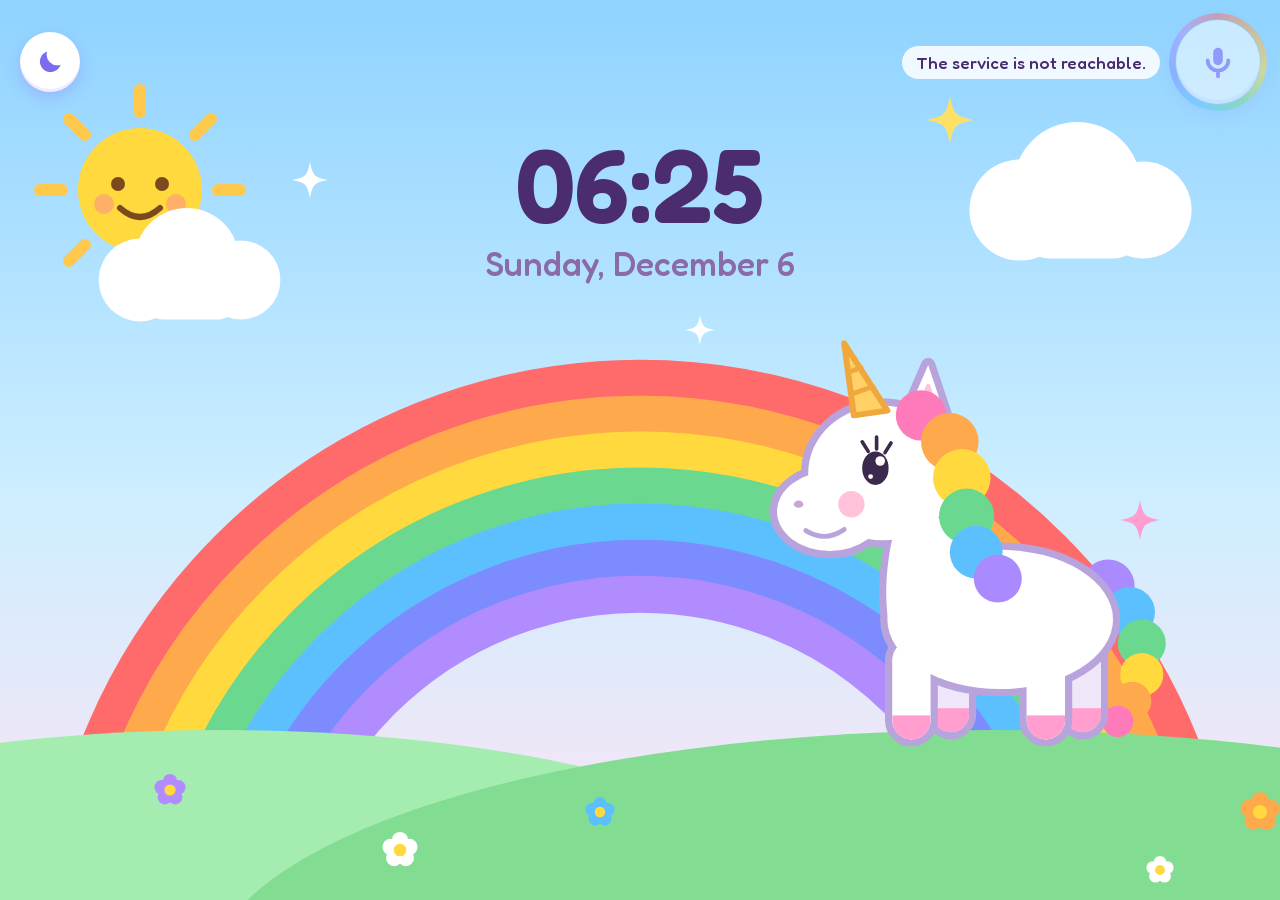
==== web/assistant/index.html @ 675fe9c2 "Shift the keyboard's keys an octave down and up, 1.7 cm wide The keys were 2 cm wide, too wide to pl" ====
<!doctype html>
<html lang="en">
  <head>
    <meta charset="utf-8" />
    <meta name="viewport" content="width=device-width, initial-scale=1" />
    <title>Unicorn Helper</title>
    <link rel="icon" href="data:image/svg+xml,<svg xmlns='http://www.w3.org/2000/svg' viewBox='0 0 100 100'><text y='.9em' font-size='90'>🦄</text></svg>" />
    <script>
      // The theme chosen last, set before the page is drawn so it does not
      // flash in the other one.
      try {
        if (localStorage.getItem("theme") === "night") {
          document.documentElement.dataset.theme = "night";
        }
      } catch {}
    </script>
    <link rel="stylesheet" href="style.css" />
  </head>
  <body data-state="IDLE" data-connection="connecting">
    <header class="bar">
      <div class="bar-start">
        <button class="theme-toggle" id="theme-toggle" type="button" aria-pressed="false">
          <svg class="theme-icon to-night" viewBox="0 0 24 24" aria-hidden="true">
            <path d="M20.5 14.2A8.5 8.5 0 0 1 9.8 3.5a8.5 8.5 0 1 0 10.7 10.7z" />
          </svg>
          <svg class="theme-icon to-day" viewBox="0 0 24 24" aria-hidden="true">
            <circle cx="12" cy="12" r="4.6" />
            <path d="M12 2.5v2.3M12 19.2v2.3M2.5 12h2.3M19.2 12h2.3M5.3 5.3l1.6 1.6M17.1 17.1l1.6 1.6M5.3 18.7l1.6-1.6M17.1 6.9l1.6-1.6" />
          </svg>
        </button>
        <!-- Wi-Fi, where the service can join a network. It shows whether
             one is joined. -->
        <button class="wifi-button" id="wifi-button" type="button" aria-label="Wi-Fi" title="Wi-Fi" hidden>
          <svg class="wifi-icon" viewBox="0 0 24 24" aria-hidden="true">
            <path class="wifi-arc wifi-arc-3" d="M2.8 9.6a13.5 13.5 0 0 1 18.4 0" />
            <path class="wifi-arc wifi-arc-2" d="M6 13a9 9 0 0 1 12 0" />
            <path class="wifi-arc wifi-arc-1" d="M9.2 16.4a4.4 4.4 0 0 1 5.6 0" />
            <circle class="wifi-dot" cx="12" cy="19.6" r="1.8" />
          </svg>
          <span class="wifi-badge" aria-hidden="true"></span>
        </button>
      </div>
      <p class="status" id="status" role="status"></p>
      <button class="mic" id="mic" type="button" aria-label="Talk" title="Talk (Space)">
        <span class="mic-ring" aria-hidden="true"></span>
        <svg class="mic-icon" viewBox="0 0 24 24" aria-hidden="true">
          <rect x="9" y="3" width="6" height="11" rx="3" />
          <path d="M5.5 11a6.5 6.5 0 0 0 13 0M12 17.5V21" />
        </svg>
      </button>
    </header>

    <main>
      <!-- The landing page: a meadow with a rainbow and a unicorn, drawn on a
           1600 by 900 grid that fills the screen, by day or by night. What
           moves is drawn apart from the rest, each in an svg of its own with
           its box on the grid as its viewBox, so the browser moves and fades
           it without drawing the meadow again. -->
      <div class="scene" aria-hidden="true">
        <svg class="scene-art" viewBox="0 0 1600 900">
          <defs>
            <linearGradient id="sky" x1="0" y1="0" x2="0" y2="1">
              <stop offset="0" stop-color="#8fd3ff" />
              <stop offset="0.55" stop-color="#cdeeff" />
              <stop offset="1" stop-color="#ffe3f3" />
            </linearGradient>
            <linearGradient id="night-sky" x1="0" y1="0" x2="0" y2="1">
              <stop offset="0" stop-color="#141a46" />
              <stop offset="0.55" stop-color="#2d2a6e" />
              <stop offset="1" stop-color="#5a4690" />
            </linearGradient>
            <radialGradient id="moon-glow">
              <stop offset="0.45" stop-color="#fff4c9" stop-opacity="0.18" />
              <stop offset="1" stop-color="#fff4c9" stop-opacity="0" />
            </radialGradient>
            <mask id="crescent">
              <rect x="-150" y="-150" width="300" height="300" fill="#fff" />
              <circle cx="34" cy="-20" r="58" fill="#000" />
            </mask>
            <radialGradient id="horn-glow">
              <stop offset="0" stop-color="#fff6b0" stop-opacity="0.9" />
              <stop offset="1" stop-color="#fff6b0" stop-opacity="0" />
            </radialGradient>
            <radialGradient id="firefly">
              <stop offset="0" stop-color="#fffbd1" />
              <stop offset="0.35" stop-color="#e9ff7a" stop-opacity="0.9" />
              <stop offset="1" stop-color="#e9ff7a" stop-opacity="0" />
            </radialGradient>
            <linearGradient id="shooting-tail" x1="0" y1="0" x2="1" y2="0">
              <stop offset="0" stop-color="#ffffff" stop-opacity="0" />
              <stop offset="1" stop-color="#ffffff" stop-opacity="0.95" />
            </linearGradient>
            <g id="cloud">
              <circle cx="0" cy="0" r="46" />
              <circle cx="52" cy="-22" r="58" />
              <circle cx="112" cy="0" r="44" />
              <rect x="0" y="-10" width="112" height="54" rx="27" />
            </g>
            <path id="sparkle" d="M0 -18 C3 -4 4 -3 18 0 C4 3 3 4 0 18 C-3 4 -4 3 -18 0 C-4 -3 -3 -4 0 -18 Z" />
            <g id="flower">
              <circle cx="0" cy="-11" r="9" /><circle cx="10.5" cy="-3.4" r="9" />
              <circle cx="6.5" cy="9" r="9" /><circle cx="-6.5" cy="9" r="9" />
              <circle cx="-10.5" cy="-3.4" r="9" />
              <circle r="7" fill="#ffd93d" />
            </g>
          </defs>

          <rect width="1600" height="900" fill="url(#sky)" />
          <rect class="night-only" width="1600" height="900" fill="url(#night-sky)" />

          <g class="day-only sun" transform="translate(300 190)">
            <circle r="62" fill="#ffd93d" />
            <circle cx="-22" cy="-6" r="7" fill="#7a4a1e" />
            <circle cx="22" cy="-6" r="7" fill="#7a4a1e" />
            <circle cx="-36" cy="14" r="10" fill="#ff9e7a" opacity="0.7" />
            <circle cx="36" cy="14" r="10" fill="#ff9e7a" opacity="0.7" />
            <path d="M-20 18 Q0 36 20 18" fill="none" stroke="#7a4a1e" stroke-width="6" stroke-linecap="round" />
          </g>
        </svg>

        <!-- Stars and a shooting star at night. -->
        <div class="night-only stars">
          <svg class="sprite" viewBox="415 85 10 10" style="--x: 415; --y: 85; --w: 10; --h: 10"><circle cx="420" cy="90" r="3" /></svg>
          <svg class="sprite" viewBox="555 205 10 10" style="--x: 555; --y: 205; --w: 10; --h: 10"><circle cx="560" cy="210" r="2.5" /></svg>
          <svg class="sprite" viewBox="1105 35 10 10" style="--x: 1105; --y: 35; --w: 10; --h: 10"><circle cx="1110" cy="40" r="2" /></svg>
          <svg class="sprite" viewBox="1295 245 10 10" style="--x: 1295; --y: 245; --w: 10; --h: 10"><circle cx="1300" cy="250" r="3" /></svg>
          <svg class="sprite" viewBox="1055 245 10 10" style="--x: 1055; --y: 245; --w: 10; --h: 10"><circle cx="1060" cy="250" r="2.5" /></svg>
          <svg class="sprite" viewBox="1235 105 10 10" style="--x: 1235; --y: 105; --w: 10; --h: 10"><circle cx="1240" cy="110" r="2" /></svg>
          <svg class="sprite" viewBox="1385 55 10 10" style="--x: 1385; --y: 55; --w: 10; --h: 10"><circle cx="1390" cy="60" r="3" /></svg>
          <svg class="sprite" viewBox="1525 195 10 10" style="--x: 1525; --y: 195; --w: 10; --h: 10"><circle cx="1530" cy="200" r="2.5" /></svg>
          <svg class="sprite" viewBox="85 315 10 10" style="--x: 85; --y: 315; --w: 10; --h: 10"><circle cx="90" cy="320" r="2.5" /></svg>
          <svg class="sprite" viewBox="325 415 10 10" style="--x: 325; --y: 415; --w: 10; --h: 10"><circle cx="330" cy="420" r="2" /></svg>
          <svg class="sprite" viewBox="1455 415 10 10" style="--x: 1455; --y: 415; --w: 10; --h: 10"><circle cx="1460" cy="420" r="2" /></svg>
          <svg class="sprite" viewBox="755 365 10 10" style="--x: 755; --y: 365; --w: 10; --h: 10"><circle cx="760" cy="370" r="2" /></svg>
          <svg class="sprite" viewBox="475 35 10 10" style="--x: 475; --y: 35; --w: 10; --h: 10"><circle cx="480" cy="40" r="1.6" /></svg>
          <svg class="sprite" viewBox="1175 325 10 10" style="--x: 1175; --y: 325; --w: 10; --h: 10"><circle cx="1180" cy="330" r="1.8" /></svg>
          <svg class="sprite" viewBox="35 75 10 10" style="--x: 35; --y: 75; --w: 10; --h: 10"><circle cx="40" cy="80" r="2" /></svg>
          <svg class="sprite" viewBox="1565 325 10 10" style="--x: 1565; --y: 325; --w: 10; --h: 10"><circle cx="1570" cy="330" r="1.6" /></svg>
        </div>
        <div class="night-only">
          <svg class="sprite shooting-star" viewBox="-165 -5 170 10" style="--x: -165; --y: -5; --w: 170; --h: 10">
            <line x1="-160" y1="0" x2="0" y2="0" stroke="url(#shooting-tail)" stroke-width="4" stroke-linecap="round" />
            <circle r="4" fill="#ffffff" />
          </svg>
        </div>

        <!-- The rainbow, the hills and the flowers, above the stars as before
             they moved: the moonbow passes over one. -->
        <svg class="sprite" viewBox="0 355 1600 545" style="--x: 0; --y: 355; --w: 1600; --h: 545">
          <g class="rainbow" fill="none" stroke-width="37">
            <path d="M218 960 A582 582 0 0 1 1382 960" stroke="#ff6b6b" />
            <path d="M254 960 A546 546 0 0 1 1346 960" stroke="#ffa94d" />
            <path d="M290 960 A510 510 0 0 1 1310 960" stroke="#ffd93d" />
            <path d="M326 960 A474 474 0 0 1 1274 960" stroke="#6bd88f" />
            <path d="M362 960 A438 438 0 0 1 1238 960" stroke="#5cc0ff" />
            <path d="M398 960 A402 402 0 0 1 1202 960" stroke="#7c8cff" />
            <path d="M434 960 A366 366 0 0 1 1166 960" stroke="#b18cff" />
          </g>

          <ellipse class="hill-back" cx="380" cy="940" rx="640" ry="210" />
          <ellipse class="hill-front" cx="1150" cy="975" rx="780" ry="245" />

          <g class="flowers">
            <use href="#flower" fill="#ff7ab8" transform="translate(140 820)" />
            <use href="#flower" fill="#b18cff" transform="translate(330 790) scale(0.8)" />
            <use href="#flower" fill="#ffffff" transform="translate(560 850) scale(0.9)" />
            <use href="#flower" fill="#5cc0ff" transform="translate(760 812) scale(0.75)" />
            <use href="#flower" fill="#ffa94d" transform="translate(1420 812)" />
            <use href="#flower" fill="#ff7ab8" transform="translate(1530 862) scale(0.8)" />
            <use href="#flower" fill="#ffffff" transform="translate(1320 870) scale(0.7)" />
          </g>
        </svg>

        <svg class="sprite day-only sun-rays" viewBox="190 80 220 220" style="--x: 190; --y: 80; --w: 220; --h: 220">
          <g transform="translate(300 190)" stroke="#ffc94d" stroke-width="12" stroke-linecap="round">
            <line x1="0" y1="-78" x2="0" y2="-100" /><line x1="0" y1="78" x2="0" y2="100" />
            <line x1="-78" y1="0" x2="-100" y2="0" /><line x1="78" y1="0" x2="100" y2="0" />
            <line x1="55" y1="55" x2="71" y2="71" /><line x1="-55" y1="55" x2="-71" y2="71" />
            <line x1="55" y1="-55" x2="71" y2="-71" /><line x1="-55" y1="-55" x2="-71" y2="-71" />
          </g>
        </svg>

        <!-- Luna, a sleepy crescent moon with a nightcap. She stays still,
             but is drawn above the sun's rays, as before they moved. -->
        <svg class="sprite night-only" viewBox="175 65 250 250" style="--x: 175; --y: 65; --w: 250; --h: 250">
          <g transform="translate(300 190)">
            <circle r="125" fill="url(#moon-glow)" />
            <g mask="url(#crescent)">
              <circle r="72" fill="#fff3c4" />
              <circle cx="-26" cy="56" r="7" fill="#f5e19a" />
              <circle cx="-62" cy="-18" r="5" fill="#f5e19a" />
            </g>
            <path d="M-56 4 Q-46 14 -36 4" fill="none" stroke="#7a5a2e" stroke-width="5" stroke-linecap="round" />
            <circle cx="-54" cy="24" r="8" fill="#ffb3c7" opacity="0.75" />
            <path d="M-41 35 Q-36 39 -31 35" fill="none" stroke="#7a5a2e" stroke-width="4" stroke-linecap="round" />
            <path d="M-40 -54 Q-30 -104 30 -96 Q52 -86 58 -60 L36 -76 Q2 -80 -40 -54 Z" fill="#8b7cf6" />
            <path d="M-44 -52 Q-14 -76 22 -72" fill="none" stroke="#ffffff" stroke-width="11" stroke-linecap="round" />
            <circle cx="60" cy="-56" r="10" fill="#ffffff" />
          </g>
        </svg>

        <div class="clouds">
          <svg class="sprite drift drift-slow" viewBox="255 205 190 120" style="--x: 255; --y: 205; --w: 190; --h: 120"><use href="#cloud" transform="translate(300 280) scale(0.9)" /></svg>
          <svg class="sprite drift" viewBox="1125 120 230 145" style="--x: 1125; --y: 120; --w: 230; --h: 145"><use href="#cloud" transform="translate(1180 210) scale(1.1)" /></svg>
          <svg class="sprite drift drift-slower" viewBox="10 510 125 80" style="--x: 10; --y: 510; --w: 125; --h: 80"><use href="#cloud" transform="translate(40 560) scale(0.6)" /></svg>
        </div>

        <div class="sparkles">
          <svg class="sprite" viewBox="450 160 40 40" style="--x: 450; --y: 160; --w: 40; --h: 40"><use href="#sparkle" fill="#ffffff" transform="translate(470 180)" /></svg>
          <svg class="sprite" viewBox="1085 95 50 50" style="--x: 1085; --y: 95; --w: 50; --h: 50"><use href="#sparkle" fill="#ffe066" transform="translate(1110 120) scale(1.3)" /></svg>
          <svg class="sprite" viewBox="1440 310 40 40" style="--x: 1440; --y: 310; --w: 40; --h: 40"><use href="#sparkle" fill="#ffffff" transform="translate(1460 330) scale(0.9)" /></svg>
          <svg class="sprite" viewBox="90 400 40 40" style="--x: 90; --y: 400; --w: 40; --h: 40"><use href="#sparkle" fill="#ffe066" transform="translate(110 420) scale(1.1)" /></svg>
          <svg class="sprite" viewBox="845 315 30 30" style="--x: 845; --y: 315; --w: 30; --h: 30"><use href="#sparkle" fill="#ffffff" transform="translate(860 330) scale(0.8)" /></svg>
          <svg class="sprite" viewBox="1280 500 40 40" style="--x: 1280; --y: 500; --w: 40; --h: 40"><use href="#sparkle" fill="#ff9ecf" transform="translate(1300 520) scale(1.1)" /></svg>
        </div>

        <div class="night-only fireflies">
          <svg class="sprite" viewBox="195 745 30 30" style="--x: 195; --y: 745; --w: 30; --h: 30"><circle cx="210" cy="760" r="14" fill="url(#firefly)" /></svg>
          <svg class="sprite" viewBox="455 705 30 30" style="--x: 455; --y: 705; --w: 30; --h: 30"><circle cx="470" cy="720" r="12" fill="url(#firefly)" /></svg>
          <svg class="sprite" viewBox="675 765 30 30" style="--x: 675; --y: 765; --w: 30; --h: 30"><circle cx="690" cy="780" r="14" fill="url(#firefly)" /></svg>
          <svg class="sprite" viewBox="995 725 30 30" style="--x: 995; --y: 725; --w: 30; --h: 30"><circle cx="1010" cy="740" r="12" fill="url(#firefly)" /></svg>
          <svg class="sprite" viewBox="1465 725 30 30" style="--x: 1465; --y: 725; --w: 30; --h: 30"><circle cx="1480" cy="740" r="14" fill="url(#firefly)" /></svg>
          <svg class="sprite" viewBox="1335 785 30 30" style="--x: 1335; --y: 785; --w: 30; --h: 30"><circle cx="1350" cy="800" r="11" fill="url(#firefly)" /></svg>
        </div>

        <!-- The unicorn, in three layers: below its horn's glow at night, the
             glow, and above it. -->
        <div class="sprite step-aside" style="--x: 925; --y: 310; --w: 410; --h: 440">
          <div class="bob">
            <svg viewBox="925 310 410 440"><g transform="translate(877 341) scale(1.2)">
              <defs>
                <rect id="u-leg-1" x="146" y="250" width="32" height="82" rx="16"/>
                <rect id="u-leg-2" x="258" y="250" width="32" height="82" rx="16"/>
                <rect id="u-leg-3" x="180" y="246" width="30" height="80" rx="15"/>
                <rect id="u-leg-4" x="290" y="246" width="30" height="80" rx="15"/>
                <clipPath id="u-clip-1"><use href="#u-leg-1"/></clipPath>
                <clipPath id="u-clip-2"><use href="#u-leg-2"/></clipPath>
                <clipPath id="u-clip-3"><use href="#u-leg-3"/></clipPath>
                <clipPath id="u-clip-4"><use href="#u-leg-4"/></clipPath>
                <g id="u-far-legs"><use href="#u-leg-3"/><use href="#u-leg-4"/></g>
                <g id="u-shape">
                  <use href="#u-leg-1"/>
                  <use href="#u-leg-2"/>
                  <ellipse cx="236" cy="232" rx="94" ry="58"/>
                  <path d="M144 240 C138 210 142 176 150 150 L204 146 C204 172 210 194 228 210 Z"/>
                  <ellipse cx="138" cy="110" rx="62" ry="56"/>
                  <ellipse cx="94" cy="142" rx="44" ry="33"/>
                  <path d="M156 66 L176 20 L194 74 Z"/>
                </g>
              </defs>
              <g class="u-tail">
                <circle cx="326" cy="204" r="22" fill="#a98bff"/>
                <circle cx="344" cy="226" r="21" fill="#5cc0ff"/>
                <circle cx="354" cy="252" r="20" fill="#6bd88f"/>
                <circle cx="354" cy="278" r="18" fill="#ffd93d"/>
                <circle cx="346" cy="300" r="16" fill="#ffa94d"/>
                <circle cx="334" cy="317" r="13" fill="#ff7ab8"/>
              </g>
              <use href="#u-far-legs" fill="#b9a3dc" stroke="#b9a3dc" stroke-width="12" stroke-linejoin="round"/>
              <use href="#u-far-legs" fill="#efe6fa"/>
              <rect x="180" y="306" width="30" height="20" fill="#ff9ecf" clip-path="url(#u-clip-3)"/>
              <rect x="290" y="306" width="30" height="20" fill="#ff9ecf" clip-path="url(#u-clip-4)"/>
              <use href="#u-shape" fill="#b9a3dc" stroke="#b9a3dc" stroke-width="12" stroke-linejoin="round"/>
              <use href="#u-shape" fill="#ffffff"/>
              <rect x="146" y="312" width="32" height="20" fill="#ff9ecf" clip-path="url(#u-clip-1)"/>
              <rect x="258" y="312" width="32" height="20" fill="#ff9ecf" clip-path="url(#u-clip-2)"/>
              <path d="M166 64 L176 38 L185 68 Z" fill="#ffc2dd" stroke="#ffc2dd" stroke-width="4" stroke-linejoin="round"/>
              <g class="u-mane">
                <circle cx="170" cy="62" r="21" fill="#ff7ab8"/>
                <circle cx="194" cy="84" r="24" fill="#ffa94d"/>
                <circle cx="204" cy="114" r="24" fill="#ffd93d"/>
                <circle cx="208" cy="146" r="23" fill="#6bd88f"/>
                <circle cx="216" cy="176" r="22" fill="#5cc0ff"/>
                <circle cx="234" cy="198" r="20" fill="#a98bff"/>
              </g>
            </g></svg>
            <div class="night-only">
              <svg class="horn-glow" viewBox="925 310 410 440"><g transform="translate(877 341) scale(1.2)">
                <circle cx="118" cy="30" r="52" fill="url(#horn-glow)" />
              </g></svg>
            </div>
            <svg viewBox="925 310 410 440"><g transform="translate(877 341) scale(1.2)">
              <g class="u-horn">
                <path d="M114 62 L106 2 L142 58 Z" fill="#ffd166" stroke="#f0a83c" stroke-width="5" stroke-linejoin="round"/>
                <path d="M113 44 L130 38 M110 26 L120 22" stroke="#f0a83c" stroke-width="4" stroke-linecap="round"/>
              </g>
              <ellipse cx="132" cy="106" rx="11" ry="14" fill="#3b2a4d"/>
              <circle cx="136" cy="100" r="4" fill="#fff"/>
              <circle cx="128" cy="113" r="2" fill="#fff"/>
              <path d="M126 92 L121 84 M133 90 L133 80 M140 93 L145 85" stroke="#3b2a4d" stroke-width="3" stroke-linecap="round"/>
              <circle cx="112" cy="136" r="11" fill="#ffb3d1" opacity="0.8"/>
              <ellipse cx="68" cy="136" rx="4" ry="3" fill="#c9a6d9"/>
              <path d="M74 158 Q90 168 106 157" fill="none" stroke="#b9a3dc" stroke-width="4" stroke-linecap="round"/>
            </g></svg>
          </div>
        </div>

        <!-- Superball's falling flowers, drawn by game.js. -->
        <svg class="scene-game" viewBox="0 0 1600 900">
          <g class="game-layer" id="game-layer"></g>
        </svg>

        <svg class="sprite greeting-text" viewBox="400 50 800 250" style="--x: 400; --y: 50; --w: 800; --h: 250" text-anchor="middle">
          <text id="greeting" x="800" y="118" class="greeting"></text>
          <text id="clock" x="800" y="222" class="clock"></text>
          <text id="date" x="800" y="276" class="date"></text>

          <!-- <g class="bubble">
            <path d="M424 404 H896 A44 44 0 0 1 940 448 V468 L976 510 L940 494 V496 A44 44 0 0 1 896 540 H424 A44 44 0 0 1 380 496 V448 A44 44 0 0 1 424 404 Z"
              fill="#ffffff" stroke="#ff9ecf" stroke-width="6" stroke-linejoin="round" />
            <text x="660" y="460" text-anchor="middle" class="bubble-line">Tap the magic button</text>
            <text x="660" y="510" text-anchor="middle" class="bubble-line">and ask: <tspan class="bubble-ask">What’s the weather?</tspan></text>
          </g> -->
        </svg>
      </div>

      <section class="stage" id="stage" aria-live="polite">
        <p class="asked" id="asked" hidden>
          <span class="asked-label">You asked</span>
          <span class="asked-text" id="asked-text"></span>
        </p>
      </section>

      <!-- Superball's score, the buttons that steer the unicorn, and the
           banners that count down and show the score. -->
      <section class="game" id="game" hidden>
        <div class="game-hud" role="status">
          <span class="game-level">Level 1</span>
          <span class="game-score" aria-label="Flowers caught">
            <svg viewBox="-22 -22 44 44" aria-hidden="true"><use href="#flower" fill="#ff7ab8" /></svg>
            <span class="game-score-value">0</span>
          </span>
          <span class="game-hearts" aria-label="Hearts">
            <svg class="game-heart" viewBox="0 0 24 24" aria-hidden="true"><path d="M12 21s-7.6-4.7-9.7-9.4C.8 8.2 2.9 4.2 6.7 4.2c2.2 0 3.7 1.2 5.3 3.2 1.6-2 3.1-3.2 5.3-3.2 3.8 0 5.9 4 4.4 7.4C19.6 16.3 12 21 12 21z" /></svg>
            <svg class="game-heart" viewBox="0 0 24 24" aria-hidden="true"><path d="M12 21s-7.6-4.7-9.7-9.4C.8 8.2 2.9 4.2 6.7 4.2c2.2 0 3.7 1.2 5.3 3.2 1.6-2 3.1-3.2 5.3-3.2 3.8 0 5.9 4 4.4 7.4C19.6 16.3 12 21 12 21z" /></svg>
            <svg class="game-heart" viewBox="0 0 24 24" aria-hidden="true"><path d="M12 21s-7.6-4.7-9.7-9.4C.8 8.2 2.9 4.2 6.7 4.2c2.2 0 3.7 1.2 5.3 3.2 1.6-2 3.1-3.2 5.3-3.2 3.8 0 5.9 4 4.4 7.4C19.6 16.3 12 21 12 21z" /></svg>
          </span>
        </div>
        <button class="game-steer left" id="steer-left" type="button">
          <svg viewBox="0 0 24 24" aria-hidden="true"><path d="M15 5l-7 7 7 7" /></svg>
          <span class="game-steer-word">left</span>
        </button>
        <button class="game-steer right" id="steer-right" type="button">
          <svg viewBox="0 0 24 24" aria-hidden="true"><path d="M9 5l7 7-7 7" /></svg>
          <span class="game-steer-word">right</span>
        </button>
        <div class="game-banner" aria-live="polite" hidden>
          <p class="game-banner-title"></p>
          <p class="game-banner-text"></p>
        </div>
      </section>

      <!-- The synthesizer's keyboard, drawn by keyboard.js, with the patch
           it plays and its lowest key, the button that closes it, and the
           buttons that shift the keys an octave down or up. -->
      <section class="keys" id="keys" hidden>
        <div class="keys-hud">
          <svg class="keys-hud-note" viewBox="0 0 32 48" aria-hidden="true">
            <ellipse cx="11" cy="38" rx="9" ry="7" transform="rotate(-20 11 38)" />
            <rect x="17" y="6" width="4" height="32" rx="2" />
            <path d="M19 6 C27 9 31 17 25 26 C26 18 24 15 19 14 Z" />
          </svg>
          <span class="keys-title" id="keys-title"></span>
          <span class="keys-octave" id="keys-octave"></span>
          <button class="card-close" id="keys-close" type="button" aria-label="Close">
            <svg viewBox="0 0 24 24" aria-hidden="true"><path d="M6 6l12 12M18 6L6 18" /></svg>
          </button>
        </div>
        <button class="keys-shift keys-shift-down" id="keys-down" type="button" aria-label="Octave down">
          <svg viewBox="0 0 24 24" aria-hidden="true"><path d="M15 5l-7 7 7 7" /></svg>
        </button>
        <button class="keys-shift keys-shift-up" id="keys-up" type="button" aria-label="Octave up">
          <svg viewBox="0 0 24 24" aria-hidden="true"><path d="M9 5l7 7-7 7" /></svg>
        </button>
        <div class="keys-board" id="keys-board" role="group" aria-label="Keyboard"></div>
      </section>
    </main>

    <!-- Joining a Wi-Fi network: pick one, type its password on the
         keyboard, and wait while the service joins it. -->
    <section class="wifi" id="wifi" data-page="networks" hidden>
      <div class="wifi-sheet" role="dialog" aria-modal="true" aria-labelledby="wifi-title">
        <header class="wifi-header">
          <button class="wifi-back" id="wifi-back" type="button" aria-label="Back">
            <svg viewBox="0 0 24 24" aria-hidden="true"><path d="M15 5l-7 7 7 7" /></svg>
          </button>
          <h2 class="wifi-title" id="wifi-title">
            <svg class="wifi-title-sparkle" viewBox="-20 -20 40 40" aria-hidden="true"><use href="#sparkle" /></svg>
            <span id="wifi-title-text">Let’s get online!</span>
          </h2>
          <button class="card-close" id="wifi-close" type="button" aria-label="Close">
            <svg viewBox="0 0 24 24" aria-hidden="true"><path d="M6 6l12 12M18 6L6 18" /></svg>
          </button>
        </header>

        <div class="wifi-page wifi-list-page" data-for="networks">
          <ul class="wifi-networks" id="wifi-networks" aria-label="Wi-Fi networks"></ul>
          <p class="wifi-note" id="wifi-networks-note"></p>
          <div class="wifi-actions">
            <button class="wifi-pill" id="wifi-rescan" type="button">
              <svg viewBox="0 0 24 24" aria-hidden="true"><path d="M19.5 12a7.5 7.5 0 1 1-2.2-5.3M19.5 4.5v3.8h-3.8" /></svg>
              Look again
            </button>
            <button class="wifi-pill" id="wifi-other" type="button">
              <svg viewBox="0 0 24 24" aria-hidden="true"><path d="M12 5v14M5 12h14" /></svg>
              Other network
            </button>
          </div>
        </div>

        <div class="wifi-page wifi-password-page" data-for="password">
          <form class="wifi-form" id="wifi-form" autocomplete="off">
            <label class="wifi-field" id="wifi-ssid-field">
              <span class="wifi-field-label">Network name</span>
              <input class="wifi-input" id="wifi-ssid" type="text" inputmode="none" spellcheck="false" autocapitalize="off" maxlength="32" />
            </label>
            <label class="wifi-field" id="wifi-password-field">
              <span class="wifi-field-label">Password</span>
              <input class="wifi-input" id="wifi-password" type="password" inputmode="none" spellcheck="false" autocapitalize="off" maxlength="63" />
              <button class="wifi-reveal" id="wifi-reveal" type="button" aria-label="Show the password" aria-pressed="false">
                <svg class="eye-open" viewBox="0 0 24 24" aria-hidden="true"><path d="M2.5 12S6 5.5 12 5.5 21.5 12 21.5 12 18 18.5 12 18.5 2.5 12 2.5 12z" /><circle cx="12" cy="12" r="3" /></svg>
                <svg class="eye-closed" viewBox="0 0 24 24" aria-hidden="true"><path d="M3.5 8.5S7 14 12 14s8.5-5.5 8.5-5.5M7 12.6l-1.6 2.6M12 14v3M17 12.6l1.6 2.6" /></svg>
              </button>
            </label>
            <p class="wifi-error" id="wifi-error" role="alert"></p>
          </form>
          <p class="wifi-hint">
            <svg viewBox="0 0 54 54" aria-hidden="true">
              <rect x="5" y="24" width="44" height="20" rx="7" fill="#e9f6ff" stroke="#5cc0ff" stroke-width="3" />
              <path d="M14 24V12M40 24V12" stroke="#5cc0ff" stroke-width="3" stroke-linecap="round" />
              <circle cx="15" cy="34" r="2.6" fill="#6bd88f" /><circle cx="23" cy="34" r="2.6" fill="#ffd93d" />
              <rect x="30" y="29" width="14" height="10" rx="2" fill="#fff0f7" stroke="#ff7ab8" stroke-width="2" transform="rotate(-6 37 34)" />
            </svg>
            <span>The password is often on a sticker on the router.</span>
          </p>
          <div class="keyboard" id="keyboard" aria-label="Keyboard"></div>
        </div>

        <div class="wifi-page wifi-wait-page" data-for="joining">
          <span class="wifi-spinner" aria-hidden="true"></span>
          <p class="wifi-big" id="wifi-joining-text"></p>
          <p class="wifi-small">This can take a little while.</p>
        </div>

        <div class="wifi-page wifi-wait-page" data-for="joined">
          <span class="wifi-done" aria-hidden="true">
            <svg viewBox="0 0 24 24"><path d="M6 12.5l4 4 8-9" /></svg>
            <svg class="wifi-done-sparkle one" viewBox="-20 -20 40 40"><use href="#sparkle" /></svg>
            <svg class="wifi-done-sparkle two" viewBox="-20 -20 40 40"><use href="#sparkle" /></svg>
            <svg class="wifi-done-sparkle three" viewBox="-20 -20 40 40"><use href="#sparkle" /></svg>
          </span>
          <p class="wifi-big">Yay, you’re online!</p>
          <p class="wifi-small" id="wifi-joined-text"></p>
        </div>
      </div>
    </section>

    <template id="card-template">
      <article class="card">
        <header class="card-header">
          <h2 class="card-title"></h2>
          <button class="card-close" type="button" aria-label="Dismiss">
            <svg viewBox="0 0 24 24" aria-hidden="true"><path d="M6 6l12 12M18 6L6 18" /></svg>
          </button>
        </header>
        <div class="card-body"></div>
      </article>
    </template>

    <script src="icons.js"></script>
    <script src="game.js"></script>
    <script src="keyboard.js"></script>
    <script src="wifi.js"></script>
    <script src="app.js"></script>
  </body>
</html>
---- web/assistant/style.css ----
@font-face {
  font-family: "Fredoka";
  src: url("fonts/fredoka-latin.woff2") format("woff2");
  font-weight: 400 700;
  font-display: swap;
}

:root {
  --ink: #4b2c6e;
  --muted: #8a6aa8;
  --faint: #b9a3dc;
  --pink: #ff5fa2;
  --purple: #8b5cf6;
  --card: #ffffff;
  --card-border: #ffd1e8;
  --rainbow: conic-gradient(
    #ff6b6b,
    #ffa94d,
    #ffd93d,
    #6bd88f,
    #5cc0ff,
    #7c8cff,
    #b18cff,
    #ff6b6b
  );
  --radius: 32px;
  --mic: 84px;
  --toggle: 60px;
  --theme-fade: 900ms ease;
  color-scheme: light;
}

* {
  box-sizing: border-box;
}

html,
body {
  height: 100%;
}

body {
  margin: 0;
  background: #cdeeff;
  transition: background-color var(--theme-fade);
  color: var(--ink);
  font-family: "Fredoka", "Arial Rounded MT Bold", system-ui, sans-serif;
  overflow: hidden;
}

/* The bar with the status and the magic microphone button. */

.bar {
  position: fixed;
  inset: 0 0 auto 0;
  display: flex;
  align-items: center;
  justify-content: flex-end;
  gap: 16px;
  padding: 20px;
  z-index: 2;
  /* Only its buttons take taps, not the space between them, where such as
     the keyboard's close button is. */
  pointer-events: none;
}

.bar > * {
  pointer-events: auto;
}

/* A pill, or on narrow screens, where it wraps, a rounded box. */
.status {
  margin: 0;
  padding: 6px 14px;
  border-radius: 22px;
  text-align: center;
  background: rgba(255, 255, 255, 0.85);
  color: var(--ink);
  font-size: 17px;
  font-weight: 500;
}

.status:empty {
  display: none;
}

/* The upper left corner: the day and night button, and the Wi-Fi button
   where the service can join a network. */
.bar-start {
  display: flex;
  gap: 14px;
  margin-right: auto;
}

/* The day and night button shows the theme it switches to. */
.theme-toggle,
.wifi-button {
  display: grid;
  place-items: center;
  width: var(--toggle);
  height: var(--toggle);
  padding: 0;
  border: 0;
  border-radius: 50%;
  background: #ffffff;
  cursor: pointer;
  box-shadow:
    0 6px 16px rgba(139, 92, 246, 0.25),
    inset 0 -3px 0 rgba(139, 92, 246, 0.12);
  transition:
    transform 150ms ease,
    background-color var(--theme-fade);
}

.theme-toggle:hover,
.wifi-button:hover {
  transform: scale(1.06) rotate(-8deg);
}

.theme-toggle:active,
.wifi-button:active {
  transform: scale(0.94);
}

.theme-toggle:focus-visible,
.wifi-button:focus-visible {
  outline: 4px solid var(--pink);
  outline-offset: 5px;
}

.theme-icon {
  grid-area: 1 / 1;
  width: 30px;
  height: 30px;
  transition:
    opacity 400ms ease,
    transform 500ms cubic-bezier(0.34, 1.56, 0.64, 1);
}

.to-night {
  fill: #7c6cf0;
}

.to-day {
  fill: #ffbf2e;
  stroke: #ffbf2e;
  stroke-width: 2.2;
  stroke-linecap: round;
  opacity: 0;
  transform: rotate(-90deg) scale(0.5);
}

:root[data-theme="night"] .theme-toggle,
:root[data-theme="night"] .wifi-button {
  background: #2d2a6e;
}

:root[data-theme="night"] .to-night {
  opacity: 0;
  transform: rotate(90deg) scale(0.5);
}

:root[data-theme="night"] .to-day {
  opacity: 1;
  transform: none;
}

.mic {
  position: relative;
  display: grid;
  place-items: center;
  /* Round however long the status beside it is. */
  flex: none;
  width: var(--mic);
  height: var(--mic);
  padding: 0;
  border: 0;
  border-radius: 50%;
  background: #ffffff;
  color: var(--purple);
  cursor: pointer;
  box-shadow:
    0 8px 20px rgba(139, 92, 246, 0.3),
    inset 0 -4px 0 rgba(139, 92, 246, 0.12);
  transition:
    transform 150ms ease,
    background-color 200ms ease,
    color 200ms ease,
    opacity 200ms ease;
}

.mic:hover {
  transform: scale(1.05);
}

.mic:active {
  transform: scale(0.94);
}

.mic:focus-visible {
  outline: 4px solid var(--pink);
  outline-offset: 6px;
}

.mic-icon {
  position: relative;
  width: 38px;
  height: 38px;
  fill: none;
  stroke: currentColor;
  stroke-width: 2.4;
  stroke-linecap: round;
  stroke-linejoin: round;
}

.mic-icon rect {
  fill: currentColor;
  stroke: none;
}

/* A rainbow ring around the button, which spins while listening. */
.mic-ring {
  position: absolute;
  inset: -7px;
  border-radius: 50%;
  background: var(--rainbow);
  mask: radial-gradient(farthest-side, transparent calc(100% - 7px), #000 calc(100% - 6px));
  pointer-events: none;
}

body[data-state="LISTENING"] .mic {
  background: var(--pink);
  color: #ffffff;
  /* --level, from 0 to 1, follows the loudness of the microphone. */
  box-shadow:
    0 0 0 calc(4px + var(--level, 0) * 12px) rgba(255, 95, 162, 0.35),
    0 8px 20px rgba(255, 95, 162, 0.4);
  transition: box-shadow 80ms linear;
}

body[data-state="LISTENING"] .mic-ring {
  animation: spin 2.4s linear infinite;
}

body[data-state="THINKING"] .mic-ring {
  animation: spin 0.7s linear infinite;
}

body[data-connection="connecting"] .mic,
body[data-connection="offline"] .mic {
  opacity: 0.5;
  cursor: not-allowed;
}

@keyframes spin {
  to {
    transform: rotate(360deg);
  }
}

/* The landing page. */

main {
  position: relative;
  height: 100%;
  container-type: size;
}

/* The meadow's 1600 by 900 grid, cut to fill main like an svg's xMidYMax
   slice. --u is one unit of the grid. */
.scene {
  --u: max(100cqw / 1600, 100cqh / 900);
  position: absolute;
  left: calc(50% - 800 * var(--u));
  bottom: 0;
  width: calc(1600 * var(--u));
  height: calc(900 * var(--u));
}

.scene-art,
.scene-game {
  position: absolute;
  inset: 0;
  width: 100%;
  height: 100%;
}

/* A part of the meadow drawn apart from the rest, where its box, --x, --y,
   --w and --h in the grid's units, places it: the same box as its viewBox. */
.sprite {
  position: absolute;
  left: calc(var(--x) * var(--u));
  top: calc(var(--y) * var(--u));
  width: calc(var(--w) * var(--u));
  height: calc(var(--h) * var(--u));
  overflow: visible;
}

/* The game's layer covers all of the meadow, so it is only there while
   playing. */
body:not(.playing) .scene-game {
  display: none;
}

.scene text {
  font-family: "Fredoka", "Arial Rounded MT Bold", system-ui, sans-serif;
}

.greeting {
  fill: var(--pink);
  font-size: 54px;
  font-weight: 600;
}

.clock {
  fill: var(--ink);
  font-size: 104px;
  font-weight: 600;
  font-variant-numeric: tabular-nums;
}

.date {
  fill: var(--muted);
  font-size: 34px;
  font-weight: 500;
}

.bubble-line {
  fill: var(--ink);
  font-size: 34px;
  font-weight: 500;
}

.bubble-ask {
  fill: var(--pink);
  font-weight: 600;
}

.greeting-text,
.bubble {
  transition: opacity 300ms ease;
}

.clock,
.date {
  transition: fill var(--theme-fade);
}

/* Day and night. */

.night-only,
.day-only {
  transition: opacity var(--theme-fade);
}

.night-only {
  opacity: 0;
}

:root[data-theme="night"] .night-only {
  opacity: 1;
}

:root[data-theme="night"] .day-only {
  opacity: 0;
}

:root[data-theme="night"] body {
  background: #141a46;
}

.clouds {
  fill: #ffffff;
  transition: opacity var(--theme-fade);
}

/* A clear night sky. */
:root[data-theme="night"] .clouds {
  opacity: 0;
}

.rainbow,
.flowers {
  transition: opacity var(--theme-fade);
}

/* By moonlight, a faint moonbow. */
:root[data-theme="night"] .rainbow {
  opacity: 0.32;
}

:root[data-theme="night"] .flowers {
  opacity: 0.6;
}

.hill-back,
.hill-front {
  transition: fill var(--theme-fade);
}

.hill-back {
  fill: #a4ecb0;
}

.hill-front {
  fill: #82dd93;
}

:root[data-theme="night"] .hill-back {
  fill: #3f6f86;
}

:root[data-theme="night"] .hill-front {
  fill: #2c5970;
}

:root[data-theme="night"] .clock {
  fill: #ffffff;
}

:root[data-theme="night"] .date {
  fill: #c8c0f2;
}

:root[data-theme="night"] .greeting {
  fill: #ff9ccf;
}

.stars {
  fill: #ffffff;
}

.stars .sprite {
  animation: twinkle 2.2s ease-in-out infinite;
}

.stars .sprite:nth-child(3n) {
  animation-delay: -0.8s;
}

.stars .sprite:nth-child(3n + 1) {
  animation-delay: -1.6s;
}

/* Every few seconds a star shoots across the sky. Its head is the grid's
   origin. */
.shooting-star {
  opacity: 0;
  transform-origin: calc(165 * var(--u)) calc(5 * var(--u));
  animation: shoot 9s ease-in 3s infinite;
}

@keyframes shoot {
  0% {
    opacity: 0;
    translate: calc(620 * var(--u)) calc(40 * var(--u));
    rotate: 18deg;
  }
  2% {
    opacity: 1;
  }
  9% {
    opacity: 0;
    translate: calc(1080 * var(--u)) calc(190 * var(--u));
    rotate: 18deg;
  }
  100% {
    opacity: 0;
    translate: calc(1080 * var(--u)) calc(190 * var(--u));
    rotate: 18deg;
  }
}

.fireflies .sprite {
  animation: glow 3.2s ease-in-out infinite alternate;
}

.fireflies .sprite:nth-child(2n) {
  animation-duration: 4.1s;
  animation-delay: -1.5s;
}

.fireflies .sprite:nth-child(3n) {
  animation-delay: -2.4s;
}

@keyframes glow {
  0% {
    opacity: 0.25;
    translate: 0 0;
  }
  100% {
    opacity: 1;
    translate: calc(14 * var(--u)) calc(-22 * var(--u));
  }
}

.horn-glow {
  animation: twinkle 2.8s ease-in-out infinite;
}

body.has-card .greeting-text,
body.has-card .bubble {
  opacity: 0;
}

/* Gentle motion: clouds drift, stars twinkle, the unicorn bobs. */

.drift {
  animation: drift 14s ease-in-out infinite alternate;
}

.drift-slow {
  animation-duration: 18s;
}

.drift-slower {
  animation-duration: 24s;
}

@keyframes drift {
  to {
    translate: calc(60 * var(--u)) 0;
  }
}

.sparkles .sprite {
  animation: twinkle 2.6s ease-in-out infinite;
}

.sparkles .sprite:nth-child(2n) {
  animation-delay: -1.3s;
}

.sparkles .sprite:nth-child(3n) {
  animation-delay: -0.7s;
}

@keyframes twinkle {
  50% {
    opacity: 0.3;
  }
}

.bob,
.bob > * {
  position: absolute;
  inset: 0;
}

.bob svg {
  width: 100%;
  height: 100%;
  overflow: visible;
}

.bob {
  animation: bob 3s ease-in-out infinite;
}

/* The unicorn trots aside to make room for a card. game.js moves it with a
   transform in the grid's units, as if from the grid's origin. */
.step-aside {
  transform-origin: calc(var(--x) * var(--u) * -1) calc(var(--y) * var(--u) * -1);
  transition: translate 600ms cubic-bezier(0.34, 1.3, 0.64, 1);
}

body.has-card .step-aside {
  translate: calc(300 * var(--u)) 0;
}

/* 10 of the unicorn's own units, which it draws at 1.2 times the grid's. */
@keyframes bob {
  50% {
    translate: 0 calc(-12 * var(--u));
  }
}

.sun-rays {
  animation: spin 40s linear infinite;
}

/* Cards. */

.stage {
  position: absolute;
  inset: 0;
  display: flex;
  flex-direction: column;
  align-items: center;
  justify-content: center;
  gap: 14px;
  padding: 124px 24px 24px;
  pointer-events: none;
}

/* What was asked, above the answer. */
.asked {
  display: flex;
  flex-wrap: wrap;
  align-items: baseline;
  justify-content: center;
  gap: 4px 10px;
  max-width: min(620px, 100%);
  margin: 0;
  padding: 10px 22px;
  border-radius: 999px;
  background: rgba(255, 255, 255, 0.92);
  box-shadow: 0 8px 24px rgba(139, 92, 246, 0.18);
  animation: card-in 380ms cubic-bezier(0.34, 1.56, 0.64, 1);
}

.asked[hidden] {
  display: none;
}

.asked-label {
  color: var(--muted);
  font-size: 17px;
  font-weight: 500;
}

.asked-text {
  color: var(--ink);
  font-size: 22px;
  font-weight: 600;
}

.card {
  width: min(620px, 100%);
  padding: 22px 28px 28px;
  border: 4px solid var(--card-border);
  border-radius: var(--radius);
  background: var(--card);
  box-shadow: 0 18px 50px rgba(139, 92, 246, 0.25);
  pointer-events: auto;
  animation: card-in 380ms cubic-bezier(0.34, 1.56, 0.64, 1);
}

.card.leaving {
  animation: card-out 200ms ease forwards;
}

@keyframes card-in {
  from {
    opacity: 0;
    transform: translateY(24px) scale(0.9);
  }
}

@keyframes card-out {
  to {
    opacity: 0;
    transform: translateY(12px) scale(0.95);
  }
}

.card-header {
  display: flex;
  align-items: center;
  justify-content: space-between;
  gap: 16px;
  margin-bottom: 10px;
}

.card-title {
  margin: 0;
  color: var(--purple);
  font-size: 22px;
  font-weight: 600;
}

.card-close {
  display: grid;
  place-items: center;
  flex: none;
  width: 44px;
  height: 44px;
  margin: -6px -10px -6px 0;
  padding: 0;
  border: 0;
  border-radius: 50%;
  background: #fff0f7;
  color: var(--pink);
  cursor: pointer;
}

.card-close:hover {
  background: #ffe0ef;
}

.card-close svg {
  width: 22px;
  height: 22px;
  fill: none;
  stroke: currentColor;
  stroke-width: 3;
  stroke-linecap: round;
}

.transcript {
  margin: 0;
  font-size: 34px;
  font-weight: 500;
  line-height: 1.25;
  overflow-wrap: anywhere;
}

.transcript.partial {
  color: var(--muted);
}

/* Twinkling dots while nothing has been heard yet. */
.transcript:empty::before {
  content: "• • •";
  color: var(--faint);
  letter-spacing: 0.15em;
  animation: twinkle 1.2s ease-in-out infinite;
}

.notice {
  margin: 0;
  color: var(--muted);
  font-size: 24px;
  line-height: 1.35;
}

/* The weather card. */

.weather-now {
  display: grid;
  grid-template-columns: auto 1fr;
  align-items: center;
  column-gap: 20px;
}

.weather-icon {
  width: 110px;
  height: 110px;
}

.weather-temperature {
  margin: 0;
  color: var(--ink);
  font-size: 76px;
  font-weight: 600;
  line-height: 1;
  font-variant-numeric: tabular-nums;
}

.weather-description {
  margin: 6px 0 0;
  color: var(--pink);
  font-size: 26px;
  font-weight: 600;
}

.weather-details {
  display: flex;
  flex-wrap: wrap;
  gap: 8px 12px;
  margin: 18px 0 0;
  padding: 0;
  list-style: none;
  font-size: 17px;
}

.weather-details li {
  padding: 6px 14px;
  border-radius: 999px;
  background: #f3edff;
  color: var(--muted);
}

.weather-details strong {
  color: var(--ink);
  font-weight: 600;
}

.weather-days {
  display: grid;
  grid-template-columns: repeat(var(--days, 4), 1fr);
  gap: 10px;
  margin: 18px 0 0;
  padding: 0;
  list-style: none;
  text-align: center;
}

.weather-day {
  padding: 10px 4px 12px;
  border-radius: 22px;
  background: #eef8ff;
}

.weather-day:nth-child(2) {
  background: #fff4e6;
}

.weather-day:nth-child(3) {
  background: #f0fbf2;
}

.weather-day:nth-child(4) {
  background: #fdf0fb;
}

.weather-day-name {
  color: var(--ink);
  font-size: 18px;
  font-weight: 600;
}

.weather-day .weather-icon {
  display: block;
  width: 52px;
  height: 52px;
  margin: 4px auto;
}

.weather-day-range {
  color: var(--ink);
  font-size: 18px;
  font-weight: 600;
  font-variant-numeric: tabular-nums;
}

.weather-day-range .low {
  margin-left: 8px;
  color: var(--faint);
}

/* The brightness card. */

.brightness {
  display: grid;
  grid-template-columns: auto 1fr auto;
  align-items: center;
  column-gap: 20px;
}

.brightness-icon {
  width: 72px;
  height: 72px;
}

.brightness-bar {
  height: 18px;
  border-radius: 999px;
  background: #fff3d1;
  overflow: hidden;
}

.brightness-level {
  display: block;
  height: 100%;
  border-radius: 999px;
  background: #ffbf2e;
}

.brightness-percent {
  margin: 0;
  min-width: 3.2ch;
  color: var(--ink);
  font-size: 40px;
  font-weight: 600;
  text-align: right;
  font-variant-numeric: tabular-nums;
}

/* The song card: notes that dance while the song plays, and a rainbow
   that fills as it goes. */

.song {
  display: grid;
  justify-items: center;
  gap: 20px;
  padding: 4px 0 6px;
}

.song-notes {
  display: flex;
  gap: 22px;
}

.song-note {
  width: 44px;
  height: 66px;
  fill: var(--pink);
}

.song-note:nth-child(2) {
  fill: var(--purple);
}

.song-note:nth-child(3) {
  fill: #5cc0ff;
}

.playing .song-note {
  animation: dance 1.2s ease-in-out infinite;
}

.playing .song-note:nth-child(2) {
  animation-delay: -0.4s;
}

.playing .song-note:nth-child(3) {
  animation-delay: -0.8s;
}

@keyframes dance {
  50% {
    translate: 0 -12px;
    rotate: -8deg;
  }
}

/* The rainbow, which the part still to play covers. */
.song-progress {
  width: 100%;
  height: 14px;
  border-radius: 999px;
  background: linear-gradient(90deg, #ff6b6b, #ffa94d, #ffd93d, #6bd88f, #5cc0ff, #7c8cff, #b18cff);
  overflow: hidden;
}

.song-left {
  display: block;
  height: 100%;
  background: #fff0f7;
  transform-origin: right;
}

/* app.js sets the duration, the song's. */
.playing .song-left {
  animation: song-left linear forwards;
}

.looping .song-left {
  animation-iteration-count: infinite;
}

@keyframes song-left {
  to {
    scale: 0 1;
  }
}

/* The synthesizer's keyboard: the patch's name above, as Superball's
   score, and an octave of keys, C to C, along the bottom of the screen,
   with the buttons that shift them an octave above its ends. */

body.keyboard .greeting-text,
body.keyboard .bubble {
  opacity: 0;
}

/* The board of keys, for the buttons above it too. A white key is 141px
   wide, 1.7 cm on the Raspberry Pi's Touch Display 2 (8.3px a millimeter),
   or narrower on a narrower screen; keyboard.js draws eight, an octave. */
.keys {
  --whites: 8;
  --key: 141px;
  --gap: 6px;
  --border: 4px;
  --board-width: min(calc(var(--whites) * var(--key) + 2 * var(--gap) + 2 * var(--border)), calc(100% - 48px));
  --board-height: min(400px, 56%);
  --board-bottom: 24px;
  position: absolute;
  inset: 0;
  pointer-events: none;
}

.keys[hidden] {
  display: none;
}

.keys-hud {
  position: absolute;
  top: 34px;
  left: 50%;
  translate: -50% 0;
  display: flex;
  align-items: center;
  gap: 12px;
  height: 56px;
  padding: 0 16px 0 22px;
  border-radius: 999px;
  background: rgba(255, 255, 255, 0.92);
  box-shadow: 0 8px 24px rgba(139, 92, 246, 0.2);
  white-space: nowrap;
  pointer-events: auto;
  animation: card-in 380ms cubic-bezier(0.34, 1.56, 0.64, 1);
}

.keys-hud-note {
  width: 20px;
  height: 30px;
  fill: var(--pink);
}

.keys-title {
  color: var(--purple);
  font-size: 24px;
  font-weight: 600;
}

.keys-hud .card-close {
  margin: 0;
}

/* The lowest key, beside the patch's name. */
.keys-octave {
  min-width: 2.2em;
  color: var(--pink);
  font-size: 24px;
  font-weight: 600;
  font-variant-numeric: tabular-nums;
}

/* The buttons that shift the keys an octave down and up, above the
   board's ends, as round as the day and night button. */
.keys-shift {
  position: absolute;
  bottom: calc(var(--board-bottom) + var(--board-height) + 14px);
  display: grid;
  place-items: center;
  width: 80px;
  height: 80px;
  padding: 0;
  border: 0;
  border-radius: 50%;
  background: #ffffff;
  color: var(--purple);
  cursor: pointer;
  box-shadow:
    0 6px 16px rgba(139, 92, 246, 0.25),
    inset 0 -3px 0 rgba(139, 92, 246, 0.12);
  touch-action: none;
  -webkit-tap-highlight-color: transparent;
  pointer-events: auto;
  animation: card-in 380ms cubic-bezier(0.34, 1.56, 0.64, 1);
}

.keys-shift-down {
  left: calc(50% - var(--board-width) / 2);
}

.keys-shift-up {
  right: calc(50% - var(--board-width) / 2);
}

.keys-shift:active {
  background: #f3e8ff;
}

.keys-shift:disabled {
  opacity: 0.4;
  cursor: default;
}

.keys-shift svg {
  width: 40px;
  height: 40px;
  fill: none;
  stroke: currentColor;
  stroke-width: 3;
  stroke-linecap: round;
  stroke-linejoin: round;
}

/* The white keys side by side, the black keys over the lines between
   them, as keyboard.js finds them, all with the touches of several fingers
   at once. */
.keys-board {
  --white: calc((100% - 2 * var(--gap)) / var(--whites));
  position: absolute;
  left: 50%;
  bottom: var(--board-bottom);
  translate: -50% 0;
  width: var(--board-width);
  height: var(--board-height);
  box-sizing: border-box;
  padding: var(--gap);
  border: var(--border) solid var(--card-border);
  border-radius: var(--radius);
  background: var(--card);
  box-shadow: 0 18px 50px rgba(139, 92, 246, 0.25);
  touch-action: none;
  user-select: none;
  -webkit-user-select: none;
  -webkit-tap-highlight-color: transparent;
  pointer-events: auto;
  animation: card-in 380ms cubic-bezier(0.34, 1.56, 0.64, 1);
}

/* A key down only changes its colors, at once: moving or fading, each key
   down got a layer of its own, and on the Raspberry Pi the keyboard flashed
   as WPE WebKit made and dropped them. */
.keys-key {
  position: absolute;
  box-sizing: border-box;
  pointer-events: none;
}

/* A white key with a stripe of its color, which fills it while down. */
.keys-key.white {
  top: var(--gap);
  bottom: var(--gap);
  left: calc(var(--gap) + var(--i) * var(--white));
  width: var(--white);
  border: 3px solid #f3e8ff;
  border-radius: 6px 6px 22px 22px;
  background: linear-gradient(to top, var(--color) 0 34px, #ffffff 34px);
  box-shadow: inset 0 -6px 0 rgba(75, 44, 110, 0.08);
}

.keys-key.white.down {
  background: var(--color);
  box-shadow: inset 0 6px 0 rgba(75, 44, 110, 0.12);
}

.keys-key.black {
  top: var(--gap);
  left: calc(var(--gap) + (var(--i) - 0.3) * var(--white));
  width: calc(0.6 * var(--white));
  height: calc(60% - var(--gap));
  border-radius: 4px 4px 14px 14px;
  background: var(--ink);
  box-shadow:
    0 6px 10px rgba(75, 44, 110, 0.3),
    inset 0 -6px 0 rgba(0, 0, 0, 0.25);
  z-index: 1;
}

.keys-key.black.down {
  background: var(--pink);
  box-shadow: inset 0 4px 0 rgba(0, 0, 0, 0.15);
}

/* Superball. */

/* While playing, the clock makes room for the falling flowers. */
body.playing .greeting-text,
body.playing .bubble {
  opacity: 0;
}

.game {
  position: absolute;
  inset: 0;
  pointer-events: none;
}

.game[hidden] {
  display: none;
}

/* The level, the flowers caught and the hearts left, between the buttons
   of the bar. */
.game-hud {
  position: absolute;
  top: 34px;
  left: 50%;
  translate: -50% 0;
  display: flex;
  align-items: center;
  gap: 18px;
  height: 56px;
  padding: 0 22px;
  border-radius: 999px;
  background: rgba(255, 255, 255, 0.92);
  box-shadow: 0 8px 24px rgba(139, 92, 246, 0.2);
  white-space: nowrap;
  animation: card-in 380ms cubic-bezier(0.34, 1.56, 0.64, 1);
}

.game-level {
  color: var(--purple);
  font-size: 22px;
  font-weight: 600;
}

.game-score {
  display: flex;
  align-items: center;
  gap: 6px;
  color: var(--ink);
  font-size: 26px;
  font-weight: 600;
  font-variant-numeric: tabular-nums;
}

.game-score svg {
  width: 30px;
  height: 30px;
}

.game-hearts {
  display: flex;
  gap: 4px;
}

.game-heart {
  width: 28px;
  height: 28px;
  fill: var(--pink);
  transition:
    fill 300ms ease,
    scale 300ms cubic-bezier(0.34, 1.56, 0.64, 1);
}

.game-heart.lost {
  fill: #e6dcf5;
  scale: 0.8;
}

/* Big round buttons at the sides, which show what to say and light up
   when it is heard. */
.game-steer {
  position: absolute;
  top: 50%;
  translate: 0 -50%;
  display: flex;
  flex-direction: column;
  align-items: center;
  gap: 8px;
  padding: 0;
  border: 0;
  background: none;
  color: var(--purple);
  font: inherit;
  cursor: pointer;
  pointer-events: auto;
}

.game-steer.left {
  left: 20px;
}

.game-steer.right {
  right: 20px;
}

.game-steer svg {
  width: 84px;
  height: 84px;
  padding: 20px;
  border-radius: 50%;
  background: #ffffff;
  fill: none;
  stroke: currentColor;
  stroke-width: 3.4;
  stroke-linecap: round;
  stroke-linejoin: round;
  box-shadow:
    0 8px 20px rgba(139, 92, 246, 0.3),
    inset 0 -4px 0 rgba(139, 92, 246, 0.12);
}

.game-steer-word {
  padding: 2px 14px;
  border-radius: 999px;
  background: rgba(255, 255, 255, 0.92);
  color: var(--ink);
  font-size: 22px;
  font-weight: 600;
}

.game-steer:focus-visible {
  outline: none;
}

.game-steer:focus-visible svg {
  outline: 4px solid var(--pink);
  outline-offset: 5px;
}

.game-steer.pressed svg {
  animation: steer 380ms ease;
}

@keyframes steer {
  30% {
    background: var(--pink);
    color: #ffffff;
    scale: 1.15;
  }
}

/* The countdown, a new level and the score. */
.game-banner {
  position: absolute;
  top: 46%;
  left: 50%;
  translate: -50% -50%;
  width: max-content;
  max-width: calc(100% - 240px);
  margin: 0;
  padding: 22px 40px 26px;
  border: 4px solid var(--card-border);
  border-radius: var(--radius);
  background: var(--card);
  box-shadow: 0 18px 50px rgba(139, 92, 246, 0.25);
  text-align: center;
  animation: card-in 380ms cubic-bezier(0.34, 1.56, 0.64, 1);
}

.game-banner[hidden] {
  display: none;
}

.game-banner-title {
  margin: 0;
  color: var(--pink);
  font-size: 60px;
  font-weight: 600;
  line-height: 1.1;
}

.game-banner-text {
  margin: 8px 0 0;
  color: var(--ink);
  font-size: 26px;
  font-weight: 500;
}

.game-banner-text[hidden] {
  display: none;
}

/* The countdown's numbers pop up without a card around them. */
.game-banner.count {
  padding: 0;
  border: 0;
  background: none;
  box-shadow: none;
  animation: count 700ms ease forwards;
}

.game-banner.count .game-banner-title {
  color: #ffffff;
  font-size: 160px;
  -webkit-text-stroke: 10px var(--pink);
  paint-order: stroke fill;
}

@keyframes count {
  from {
    opacity: 0;
    scale: 2;
  }
  30% {
    opacity: 1;
    scale: 1;
  }
  80% {
    opacity: 1;
  }
  to {
    opacity: 0;
    scale: 0.8;
  }
}

.falling-flower {
  stroke: rgba(75, 44, 110, 0.18);
  stroke-width: 1.5;
}

/* A flower the unicorn catches bursts. */
.falling-flower.pop {
  animation: pop 450ms ease-out forwards;
  transform-box: fill-box;
  transform-origin: center;
}

.falling-flower.fade {
  animation: fade 500ms ease forwards;
}

@keyframes fade {
  to {
    opacity: 0;
  }
}

@keyframes pop {
  to {
    opacity: 0;
    scale: 2;
  }
}

.game-point {
  fill: var(--pink);
  stroke: #ffffff;
  stroke-width: 8px;
  paint-order: stroke fill;
  font-size: 44px;
  font-weight: 600;
  animation: rise 900ms ease-out forwards;
}

@keyframes rise {
  to {
    opacity: 0;
    translate: 0 -70px;
  }
}

/* The Wi-Fi button: full arcs when a network is joined, pulsing while one
   is joined, and faint with a badge when offline. */
.wifi-button {
  position: relative;
  color: var(--purple);
}

.wifi-button[hidden] {
  display: none;
}

.wifi-icon {
  width: 32px;
  height: 32px;
  overflow: visible;
}

.wifi-arc {
  fill: none;
  stroke: currentColor;
  stroke-width: 2.6;
  stroke-linecap: round;
  transition: stroke 300ms ease;
}

.wifi-dot {
  fill: currentColor;
}

.wifi-badge {
  position: absolute;
  top: -2px;
  right: -2px;
  width: 20px;
  height: 20px;
  border: 3px solid #ffffff;
  border-radius: 50%;
  background: var(--pink);
  scale: 0;
  transition: scale 300ms cubic-bezier(0.34, 1.56, 0.64, 1);
}

.wifi-badge::after {
  content: "!";
  position: absolute;
  inset: -2px 0 0;
  color: #ffffff;
  font-size: 13px;
  font-weight: 700;
  line-height: 17px;
  text-align: center;
}

.wifi-button[data-wifi="DISCONNECTED"] .wifi-arc,
.wifi-button[data-wifi="UNAVAILABLE"] .wifi-arc {
  stroke: #ddd0f2;
}

.wifi-button[data-wifi="DISCONNECTED"] .wifi-badge,
.wifi-button[data-wifi="UNAVAILABLE"] .wifi-badge {
  scale: 1;
}

.wifi-button[data-wifi="CONNECTING"] .wifi-arc {
  animation: wifi-pulse 1.2s ease-in-out infinite;
}

.wifi-button[data-wifi="CONNECTING"] .wifi-arc-2 {
  animation-delay: 0.15s;
}

.wifi-button[data-wifi="CONNECTING"] .wifi-arc-3 {
  animation-delay: 0.3s;
}

@keyframes wifi-pulse {
  50% {
    stroke: #ddd0f2;
  }
}

:root[data-theme="night"] .wifi-button {
  color: #c9b8ff;
}

:root[data-theme="night"] .wifi-badge {
  border-color: #2d2a6e;
}

:root[data-theme="night"] .wifi-button[data-wifi="DISCONNECTED"] .wifi-arc,
:root[data-theme="night"] .wifi-button[data-wifi="UNAVAILABLE"] .wifi-arc {
  stroke: #4c4690;
}

/* The Wi-Fi sheet, over the meadow. */
.wifi {
  --wifi-margin: 24px;
  position: fixed;
  inset: 0;
  z-index: 3;
  display: grid;
  place-items: center;
  padding: var(--wifi-margin);
  background: rgba(75, 44, 110, 0.32);
  animation: wifi-fade 250ms ease;
}

.wifi[hidden] {
  display: none;
}

@keyframes wifi-fade {
  from {
    opacity: 0;
  }
}

.wifi-sheet {
  display: flex;
  flex-direction: column;
  width: min(980px, 100%);
  height: min(680px, calc(100vh - 2 * var(--wifi-margin)));
  padding: 16px 26px 24px;
  border: 4px solid var(--card-border);
  border-radius: var(--radius);
  background: var(--card);
  box-shadow: 0 18px 50px rgba(75, 44, 110, 0.35);
  animation: card-in 380ms cubic-bezier(0.34, 1.56, 0.64, 1);
}

.wifi-header {
  display: grid;
  grid-template-columns: 44px 1fr 44px;
  align-items: center;
  gap: 12px;
  margin-bottom: 14px;
}

.wifi-header .card-close {
  margin: 0;
}

.wifi-back {
  display: grid;
  place-items: center;
  width: 44px;
  height: 44px;
  padding: 0;
  border: 0;
  border-radius: 50%;
  background: #f3edff;
  color: var(--purple);
  cursor: pointer;
  visibility: hidden;
}

.wifi[data-page="password"] .wifi-back {
  visibility: visible;
}

.wifi-back svg {
  width: 24px;
  height: 24px;
  fill: none;
  stroke: currentColor;
  stroke-width: 3;
  stroke-linecap: round;
  stroke-linejoin: round;
}

.wifi-title {
  display: flex;
  align-items: center;
  justify-content: center;
  gap: 10px;
  min-width: 0;
  margin: 0;
  color: var(--purple);
  font-size: 28px;
  font-weight: 600;
}

.wifi-title span {
  overflow: hidden;
  text-overflow: ellipsis;
  white-space: nowrap;
}

.wifi-title-sparkle {
  flex: none;
  width: 26px;
  height: 26px;
  fill: #ffc94d;
  animation: twinkle 2.4s ease-in-out infinite;
}

/* One page shows at a time. */
.wifi-page {
  display: none;
  flex: 1;
  flex-direction: column;
  min-height: 0;
}

.wifi[data-page="networks"] [data-for="networks"],
.wifi[data-page="password"] [data-for="password"],
.wifi[data-page="joining"] [data-for="joining"],
.wifi[data-page="joined"] [data-for="joined"] {
  display: flex;
}

/* The networks in reach. */
.wifi-networks {
  flex: 0 1 auto;
  display: flex;
  flex-direction: column;
  gap: 10px;
  min-height: 0;
  margin: 0;
  padding: 4px;
  overflow-y: auto;
  list-style: none;
}

.wifi-network {
  display: flex;
  align-items: center;
  gap: 16px;
  width: 100%;
  min-height: 68px;
  padding: 0 22px;
  border: 3px solid #efe6ff;
  border-radius: 22px;
  background: #fbf8ff;
  color: var(--ink);
  font: inherit;
  font-size: 24px;
  font-weight: 500;
  text-align: left;
  cursor: pointer;
  transition:
    transform 120ms ease,
    border-color 120ms ease;
}

.wifi-network:active {
  transform: scale(0.98);
  border-color: var(--pink);
}

.wifi-network.joined {
  border-color: #bdeccf;
  background: #f0fcf4;
}

.wifi-network-name {
  flex: 1;
  min-width: 0;
  overflow: hidden;
  text-overflow: ellipsis;
  white-space: nowrap;
}

.wifi-signal {
  flex: none;
  width: 30px;
  height: 30px;
}

.wifi-signal rect {
  fill: #e6dcf5;
}

.wifi-signal rect.on {
  fill: var(--purple);
}

.wifi-lock {
  flex: none;
  width: 26px;
  height: 26px;
  fill: none;
  stroke: var(--muted);
  stroke-width: 2.4;
  stroke-linecap: round;
}

.wifi-tag {
  flex: none;
  padding: 4px 12px;
  border-radius: 999px;
  background: #d6f6e3;
  color: #23955a;
  font-size: 16px;
  font-weight: 600;
}

.wifi-note {
  margin: 12px 0 0;
  color: var(--muted);
  font-size: 21px;
  text-align: center;
}

.wifi-note:empty {
  display: none;
}

.wifi.scanning .wifi-note::after {
  content: " • • •";
  color: var(--faint);
  animation: twinkle 1.2s ease-in-out infinite;
}

.wifi-actions {
  display: flex;
  justify-content: center;
  gap: 14px;
  margin-top: auto;
  padding-top: 16px;
}

.wifi-pill {
  display: flex;
  align-items: center;
  gap: 10px;
  height: 56px;
  padding: 0 26px;
  border: 3px solid var(--card-border);
  border-radius: 999px;
  background: #ffffff;
  color: var(--pink);
  font: inherit;
  font-size: 20px;
  font-weight: 600;
  cursor: pointer;
  transition: transform 120ms ease;
}

.wifi-pill:active {
  transform: scale(0.95);
}

.wifi-pill svg {
  width: 24px;
  height: 24px;
  fill: none;
  stroke: currentColor;
  stroke-width: 2.8;
  stroke-linecap: round;
  stroke-linejoin: round;
}

.wifi.scanning #wifi-rescan svg {
  animation: spin 1s linear infinite;
}

/* The password, and the name of a network not in the list. */
.wifi-form {
  display: flex;
  flex-direction: column;
  gap: 10px;
  margin: 0 0 4px;
}

.wifi-field {
  display: flex;
  align-items: center;
  gap: 14px;
  height: 62px;
  padding: 0 9px 0 24px;
  border: 3px solid #eadcff;
  border-radius: 999px;
  background: #fbf8ff;
  transition:
    border-color 150ms ease,
    box-shadow 150ms ease;
}

.wifi-field[hidden] {
  display: none;
}

.wifi-field.focused {
  border-color: var(--pink);
  box-shadow: 0 0 0 5px rgba(255, 95, 162, 0.14);
}

.wifi-field-label {
  flex: none;
  width: 124px;
  color: var(--muted);
  font-size: 18px;
  font-weight: 500;
}

.wifi-input {
  flex: 1;
  min-width: 0;
  height: 100%;
  padding: 0;
  border: 0;
  outline: none;
  background: none;
  color: var(--ink);
  caret-color: var(--pink);
  font: inherit;
  font-size: 26px;
  font-weight: 500;
}

/* Bigger dots, spaced out, so they can be counted. */
.wifi-input[type="password"] {
  font-size: 30px;
  letter-spacing: 0.18em;
}

.wifi-reveal {
  display: grid;
  place-items: center;
  flex: none;
  width: 44px;
  height: 44px;
  padding: 0;
  border: 0;
  border-radius: 50%;
  background: #f3edff;
  color: var(--purple);
  cursor: pointer;
}

.wifi-reveal svg {
  grid-area: 1 / 1;
  width: 26px;
  height: 26px;
  fill: none;
  stroke: currentColor;
  stroke-width: 2.2;
  stroke-linecap: round;
  stroke-linejoin: round;
}

.wifi-reveal .eye-open,
.wifi-reveal[aria-pressed="true"] .eye-closed {
  display: none;
}

.wifi-reveal[aria-pressed="true"] .eye-open {
  display: block;
}

/* Where to find the password, in the space above the keyboard, but for
   a network not in the list, whose name takes that space. */
.wifi.other .wifi-hint {
  visibility: hidden;
}

.wifi-hint {
  display: flex;
  align-items: center;
  justify-content: center;
  gap: 14px;
  margin: auto 0;
  color: var(--muted);
  font-size: 20px;
}

.wifi-hint svg {
  flex: none;
  width: 54px;
  height: 54px;
}

.wifi-error {
  min-height: 26px;
  margin: 0;
  color: var(--pink);
  font-size: 19px;
  font-weight: 500;
  text-align: center;
}

/* The keyboard, with candy colored keys for all but letters and numbers. */
.keyboard {
  --gap: 10px;
  --key-height: 70px;
  display: flex;
  flex-direction: column;
  gap: var(--gap);
  margin-top: auto;
  touch-action: manipulation;
  user-select: none;
  -webkit-user-select: none;
}

.key-row {
  display: flex;
  justify-content: center;
  gap: var(--gap);
}

.key {
  /* Ten keys fill a row. */
  flex: 0 0 calc((100% - 9 * var(--gap)) / 10);
  height: var(--key-height);
  padding: 0;
  border: 0;
  border-radius: 18px;
  background: #ffffff;
  box-shadow:
    inset 0 -4px 0 #e6dcf5,
    0 0 0 2px #efe6ff;
  color: var(--ink);
  font: inherit;
  font-size: 28px;
  font-weight: 500;
  cursor: pointer;
}

.key:active {
  translate: 0 2px;
  background: #fff0f7;
  box-shadow:
    inset 0 -2px 0 #ffd1e8,
    0 0 0 2px #ffd1e8;
}

.key svg {
  width: 28px;
  height: 28px;
  margin-top: 3px;
  fill: none;
  stroke: currentColor;
  stroke-width: 2.2;
  stroke-linejoin: round;
  stroke-linecap: round;
}

.key-shift,
.key-erase,
.key-numbers,
.key-letters,
.key-symbols {
  flex-basis: calc((100% - 9 * var(--gap)) / 10 * 1.5 + var(--gap) / 2);
  font-size: 21px;
  font-weight: 600;
}

.key-shift {
  background: #f3edff;
  box-shadow:
    inset 0 -4px 0 #ddd0f2,
    0 0 0 2px #e6dcf5;
  color: var(--purple);
}

.keyboard:not([data-shift="off"]) .key-shift {
  background: var(--purple);
  color: #ffffff;
}

.keyboard[data-shift="lock"] .key-shift svg {
  fill: currentColor;
}

.key-erase {
  background: #fff1e6;
  box-shadow:
    inset 0 -4px 0 #ffd8b8,
    0 0 0 2px #ffe4cc;
  color: #f0802a;
}

.key-numbers,
.key-letters,
.key-symbols {
  background: #e9f6ff;
  box-shadow:
    inset 0 -4px 0 #c6e6ff,
    0 0 0 2px #d6edff;
  color: #2f8fdb;
}

.key-space {
  flex: 1;
  color: var(--faint);
  font-size: 20px;
}

.key-enter {
  flex-basis: calc((100% - 9 * var(--gap)) / 10 * 2.5 + var(--gap) * 1.5);
  background: var(--pink);
  box-shadow:
    inset 0 -4px 0 #e0478a,
    0 0 0 2px #ff8fbf;
  color: #ffffff;
  font-size: 24px;
  font-weight: 600;
}

.key-enter:active {
  background: #f2559a;
  box-shadow:
    inset 0 -2px 0 #e0478a,
    0 0 0 2px #ff8fbf;
}

/* Joining, and joined. */
.wifi-wait-page {
  align-items: center;
  justify-content: center;
  gap: 4px;
  text-align: center;
}

.wifi-spinner {
  width: 136px;
  height: 136px;
  margin-bottom: 26px;
  border-radius: 50%;
  background: var(--rainbow);
  mask: radial-gradient(farthest-side, transparent calc(100% - 16px), #000 calc(100% - 15px));
  animation: spin 1.4s linear infinite;
}

.wifi-big {
  margin: 0;
  color: var(--purple);
  font-size: 36px;
  font-weight: 600;
  overflow-wrap: anywhere;
}

.wifi-small {
  margin: 0;
  color: var(--muted);
  font-size: 22px;
  overflow-wrap: anywhere;
}

.wifi-done {
  position: relative;
  display: grid;
  place-items: center;
  width: 136px;
  height: 136px;
  margin-bottom: 26px;
  border-radius: 50%;
  background: #6bd88f;
  box-shadow: 0 12px 30px rgba(107, 216, 143, 0.45);
  animation: card-in 500ms cubic-bezier(0.34, 1.56, 0.64, 1);
}

.wifi-done > svg:first-child {
  width: 76px;
  height: 76px;
  fill: none;
  stroke: #ffffff;
  stroke-width: 3.2;
  stroke-linecap: round;
  stroke-linejoin: round;
}

.wifi-done-sparkle {
  position: absolute;
  width: 34px;
  height: 34px;
  animation: twinkle 1.6s ease-in-out infinite;
}

.wifi-done-sparkle.one {
  top: -14px;
  left: -22px;
  fill: #ffc94d;
}

.wifi-done-sparkle.two {
  top: 6px;
  right: -34px;
  width: 26px;
  height: 26px;
  fill: #ff7ab8;
  animation-delay: 0.4s;
}

.wifi-done-sparkle.three {
  bottom: -10px;
  left: -30px;
  width: 22px;
  height: 22px;
  fill: #5cc0ff;
  animation-delay: 0.8s;
}

/* Narrow screens: the score goes below the bar. */
@media (max-width: 640px) {
  .game-hud {
    top: 112px;
  }

  .game-banner {
    max-width: calc(100% - 32px);
  }
}

/* Short screens, such as the Raspberry Pi touchscreen at 800 by 480: the
   card sits beside the microphone button rather than below it. */
@media (max-height: 600px) {
  :root {
    --mic: 72px;
    --toggle: 54px;
  }

  .stage {
    gap: 8px;
    padding: 14px 112px;
  }

  .asked {
    padding: 6px 18px;
  }

  .asked-label {
    font-size: 15px;
  }

  .asked-text {
    font-size: 18px;
  }

  .card {
    padding: 14px 22px 18px;
  }

  .card-header {
    margin-bottom: 2px;
  }

  .transcript {
    font-size: 28px;
  }

  .weather-icon {
    width: 76px;
    height: 76px;
  }

  .weather-temperature {
    font-size: 54px;
  }

  .weather-description {
    margin-top: 2px;
    font-size: 21px;
  }

  .weather-details {
    margin-top: 10px;
    font-size: 15px;
  }

  .weather-details li {
    padding: 4px 12px;
  }

  .weather-days {
    margin-top: 12px;
  }

  .weather-day {
    padding: 6px 4px 8px;
  }

  .weather-day .weather-icon {
    width: 38px;
    height: 38px;
    margin: 2px auto;
  }

  .weather-day-name,
  .weather-day-range {
    font-size: 16px;
  }

  .game-hud {
    top: 26px;
    height: 48px;
    gap: 14px;
    padding: 0 18px;
  }

  .game-level {
    font-size: 19px;
  }

  .game-score {
    font-size: 22px;
  }

  .game-steer svg {
    width: 68px;
    height: 68px;
    padding: 16px;
  }

  .game-steer-word {
    font-size: 18px;
  }

  .game-banner {
    max-width: calc(100% - 200px);
    padding: 14px 28px 18px;
  }

  .game-banner-title {
    font-size: 44px;
  }

  .game-banner-text {
    font-size: 21px;
  }

  .game-banner.count .game-banner-title {
    font-size: 120px;
  }

  .wifi {
    --wifi-margin: 10px;
  }

  .wifi-sheet {
    padding: 8px 16px 14px;
    border-width: 3px;
  }

  .wifi-header {
    grid-template-columns: 40px 1fr 40px;
    margin-bottom: 8px;
  }

  .wifi-back,
  .wifi-header .card-close {
    width: 40px;
    height: 40px;
  }

  .wifi-title {
    font-size: 22px;
  }

  .wifi-network {
    min-height: 54px;
    font-size: 20px;
  }

  .wifi-pill {
    height: 46px;
    font-size: 17px;
  }

  .wifi-form {
    gap: 6px;
  }

  .wifi-field {
    height: 48px;
  }

  .wifi-input {
    font-size: 21px;
  }

  .wifi-reveal {
    width: 36px;
    height: 36px;
  }

  .wifi-error {
    min-height: 22px;
    font-size: 16px;
  }

  .wifi-hint {
    display: none;
  }

  .keyboard {
    --gap: 6px;
    --key-height: 52px;
  }

  .key {
    border-radius: 12px;
    font-size: 21px;
  }

  .key-shift,
  .key-erase,
  .key-numbers,
  .key-letters,
  .key-symbols,
  .key-space {
    font-size: 17px;
  }

  .key-enter {
    font-size: 19px;
  }

  .wifi-spinner,
  .wifi-done {
    width: 104px;
    height: 104px;
    margin-bottom: 18px;
  }

  .wifi-big {
    font-size: 28px;
  }

  .wifi-small {
    font-size: 18px;
  }
}

@media (prefers-reduced-motion: reduce) {
  *,
  *::before {
    animation: none !important;
    transition: none !important;
  }
}
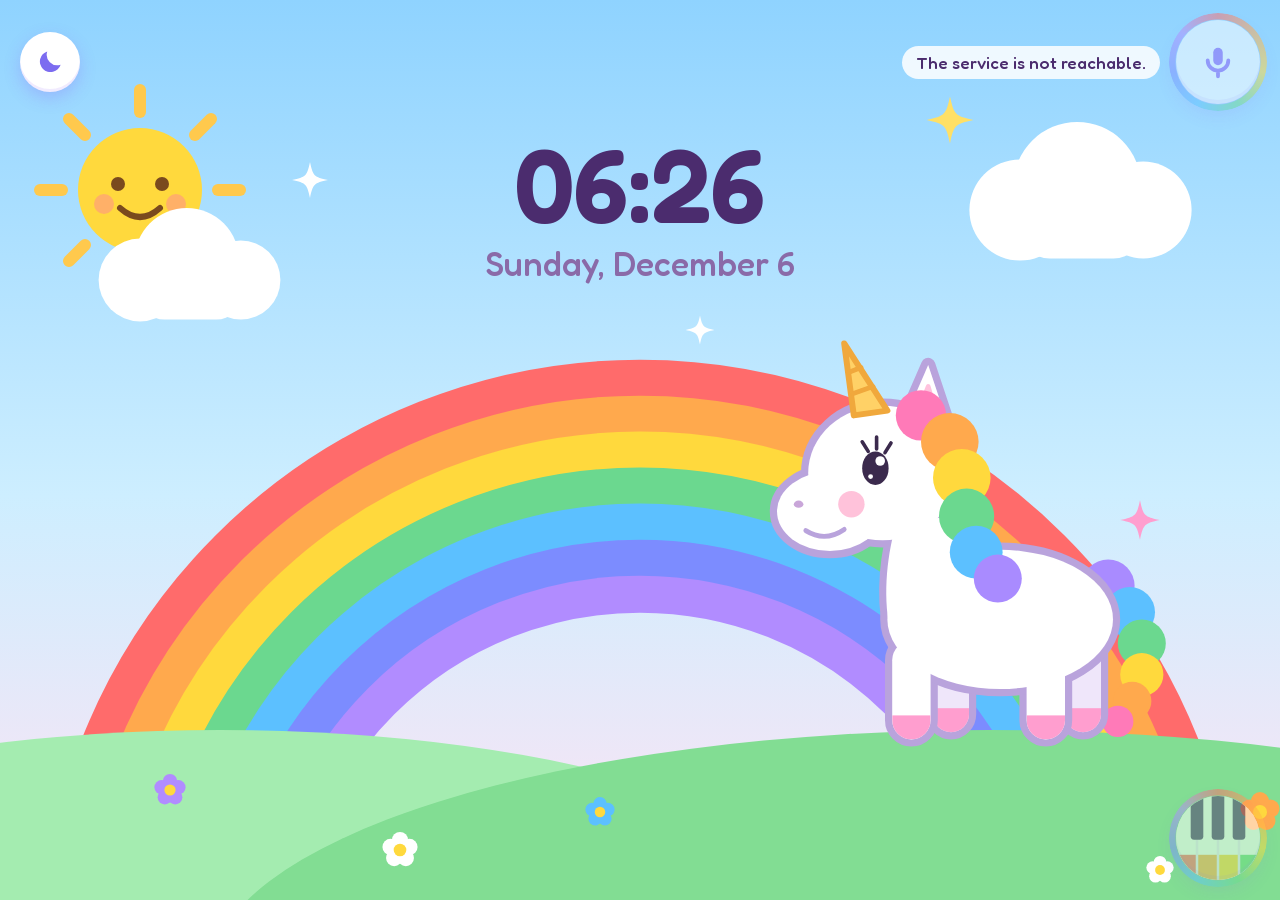
==== commit e6d0768f: "Open the synthesizer's keyboard with a button on the landing page A child who cannot ask for it yet " ====
--- a/web/assistant/index.html
+++ b/web/assistant/index.html
@@ -49,6 +49,24 @@
         </svg>
       </button>
     </header>
+
+    <!-- Opens the synthesizer's keyboard, as asking for it does, for a child
+         to press. Only on the landing page. -->
+    <button class="keys-open" id="keys-open" type="button" aria-label="Synthesizer" title="Synthesizer">
+      <span class="keys-open-ring" aria-hidden="true"></span>
+      <!-- Keys filling the button, F to B, striped as the keyboard's. -->
+      <svg class="keys-open-face" viewBox="0 0 100 100" aria-hidden="true">
+        <rect width="100" height="100" fill="#ffffff" />
+        <rect y="70" width="25" height="30" fill="#ff6b6b" />
+        <rect x="25" y="70" width="25" height="30" fill="#ffa94d" />
+        <rect x="50" y="70" width="25" height="30" fill="#ffd43b" />
+        <rect x="75" y="70" width="25" height="30" fill="#69db7c" />
+        <path class="keys-open-lines" d="M25 0V100M50 0V100M75 0V100" />
+        <rect class="keys-open-black" x="17.5" y="-6" width="15" height="58" rx="4" />
+        <rect class="keys-open-black" x="42.5" y="-6" width="15" height="58" rx="4" />
+        <rect class="keys-open-black" x="67.5" y="-6" width="15" height="58" rx="4" />
+      </svg>
+    </button>
 
     <main>
       <!-- The landing page: a meadow with a rainbow and a unicorn, drawn on a
--- a/web/assistant/style.css
+++ b/web/assistant/style.css
@@ -165,7 +165,8 @@
   transform: none;
 }
 
-.mic {
+.mic,
+.keys-open {
   position: relative;
   display: grid;
   place-items: center;
@@ -189,15 +190,18 @@
     opacity 200ms ease;
 }
 
-.mic:hover {
+.mic:hover,
+.keys-open:hover {
   transform: scale(1.05);
 }
 
-.mic:active {
+.mic:active,
+.keys-open:active {
   transform: scale(0.94);
 }
 
-.mic:focus-visible {
+.mic:focus-visible,
+.keys-open:focus-visible {
   outline: 4px solid var(--pink);
   outline-offset: 6px;
 }
@@ -219,7 +223,8 @@
 }
 
 /* A rainbow ring around the button, which spins while listening. */
-.mic-ring {
+.mic-ring,
+.keys-open-ring {
   position: absolute;
   inset: -7px;
   border-radius: 50%;
@@ -256,6 +261,62 @@
   to {
     transform: rotate(360deg);
   }
+}
+
+/* The button that opens the synthesizer's keyboard, as round as the
+   microphone button, in the lower right corner, on the landing page only:
+   not over a card, the keyboard, a game, or while the service listens. */
+.keys-open {
+  position: fixed;
+  right: 20px;
+  bottom: 20px;
+  z-index: 2;
+  transition:
+    transform 150ms ease,
+    opacity 250ms ease,
+    visibility 250ms;
+}
+
+body.has-card .keys-open,
+body.keyboard .keys-open,
+body.playing .keys-open,
+body:not([data-state="IDLE"]) .keys-open {
+  visibility: hidden;
+  opacity: 0;
+  pointer-events: none;
+}
+
+body[data-connection="connecting"] .keys-open,
+body[data-connection="offline"] .keys-open {
+  opacity: 0.5;
+  cursor: not-allowed;
+}
+
+/* The keys fill the button, cut round, under the lip the microphone
+   button has. */
+.keys-open::after {
+  content: "";
+  position: absolute;
+  inset: 0;
+  border-radius: 50%;
+  box-shadow: inset 0 -4px 0 rgba(139, 92, 246, 0.12);
+  pointer-events: none;
+}
+
+.keys-open-face {
+  position: relative;
+  width: 100%;
+  height: 100%;
+  clip-path: circle(50%);
+}
+
+.keys-open-lines {
+  stroke: #f3e8ff;
+  stroke-width: 3;
+}
+
+.keys-open-black {
+  fill: var(--ink);
 }
 
 /* The landing page. */
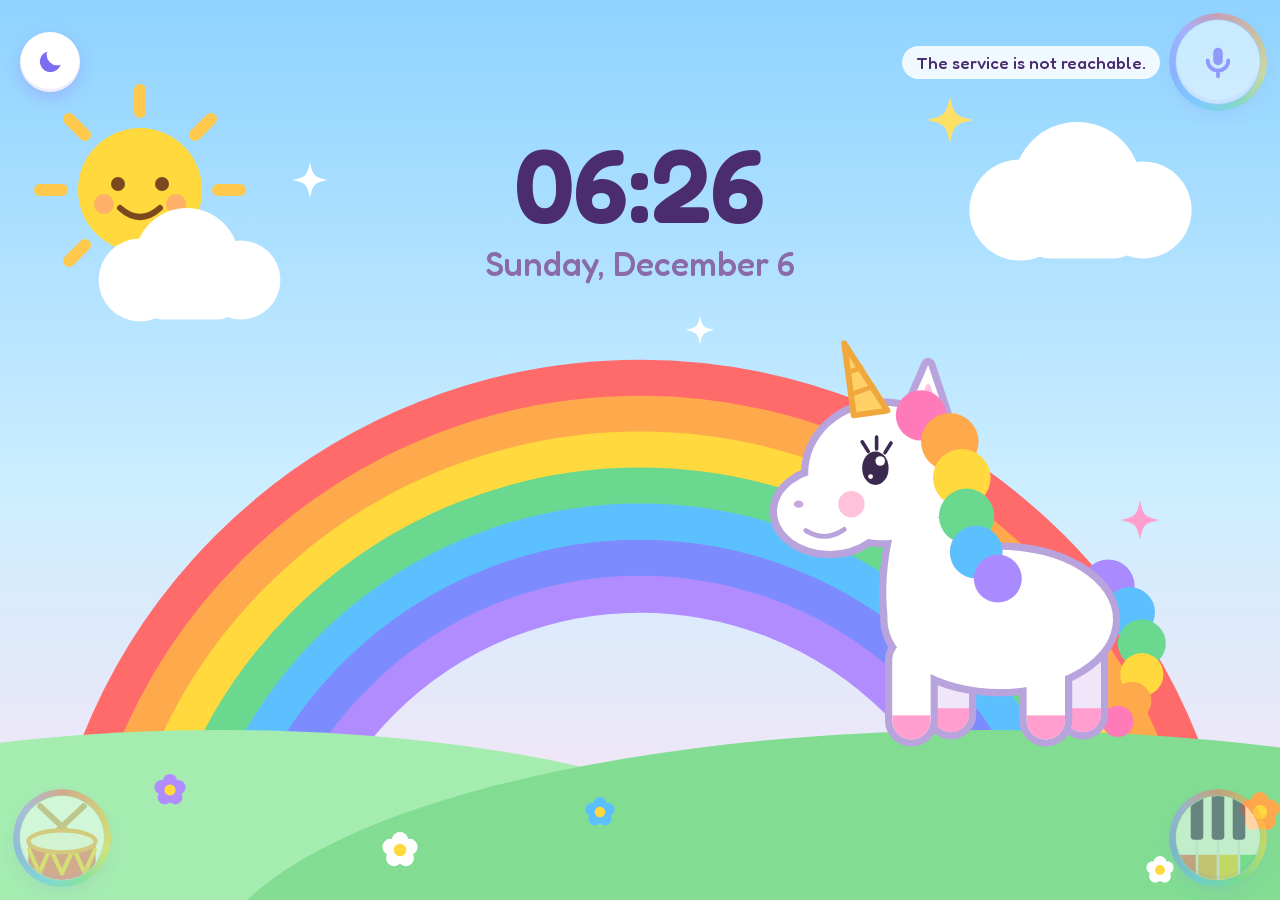
==== commit a22bcaa9: "Play the drums, from a button on the landing page or when asked A round drum in the lower left corne" ====
--- a/web/assistant/index.html
+++ b/web/assistant/index.html
@@ -65,6 +65,20 @@
         <rect class="keys-open-black" x="17.5" y="-6" width="15" height="58" rx="4" />
         <rect class="keys-open-black" x="42.5" y="-6" width="15" height="58" rx="4" />
         <rect class="keys-open-black" x="67.5" y="-6" width="15" height="58" rx="4" />
+      </svg>
+    </button>
+
+    <!-- Opens the drums, as asking for them does, in the other lower corner.
+         Only on the landing page. -->
+    <button class="drums-open" id="drums-open" type="button" aria-label="Drums" title="Drums">
+      <span class="drums-open-ring" aria-hidden="true"></span>
+      <!-- A drum filling the button, two sticks crossed above it. -->
+      <svg class="drums-open-face" viewBox="0 0 100 100" aria-hidden="true">
+        <rect width="100" height="100" fill="#ffffff" />
+        <path class="drums-open-stick" d="M24 12L58 44M76 12L42 44" />
+        <path d="M10 54V100H90V54Z" fill="#ff6b6b" />
+        <path d="M10 62L23 92L36 62L50 92L64 62L77 92L90 62" fill="none" stroke="#ffd43b" stroke-width="5" stroke-linejoin="round" />
+        <ellipse cx="50" cy="54" rx="40" ry="13" fill="#fffaf0" stroke="#ffa94d" stroke-width="5" />
       </svg>
     </button>
 
@@ -392,6 +406,79 @@
         </button>
         <div class="keys-board" id="keys-board" role="group" aria-label="Keyboard"></div>
       </section>
+
+      <!-- The drums, played by drums.js: a kit seen from the front, on a
+           1000 by 600 grid, each drum a group with the name of its sound,
+           and the button that closes it. -->
+      <section class="drums" id="drums" hidden>
+        <div class="drums-hud">
+          <svg class="drums-hud-icon" viewBox="0 0 32 32" aria-hidden="true">
+            <path d="M4 13V25C4 28 28 28 28 25V13Z" />
+            <ellipse cx="16" cy="13" rx="12" ry="4.5" fill="#ffffff" stroke="currentColor" stroke-width="2.5" />
+          </svg>
+          <span class="drums-title" id="drums-title"></span>
+          <button class="card-close" id="drums-close" type="button" aria-label="Close">
+            <svg viewBox="0 0 24 24" aria-hidden="true"><path d="M6 6l12 12M18 6L6 18" /></svg>
+          </button>
+        </div>
+        <svg class="drums-kit" id="drums-kit" viewBox="0 0 1000 600" preserveAspectRatio="xMidYMax meet" role="group" aria-label="Drums">
+          <!-- Stands, legs and the toms' posts, behind the drums. -->
+          <path class="drums-stand" d="M125 262V588M90 594L125 560L160 594M245 100V588M210 594L245 560L280 594M775 115V588M740 594L775 560L810 594M395 255L470 300M605 255L530 300M190 470L150 594M190 470L230 594M725 450L715 594M905 450L915 594M365 500L335 594M635 500L665 594" />
+
+          <g class="cymbal" data-drum="crash" transform="rotate(-10 245 95)">
+            <ellipse class="cymbal-top" cx="245" cy="95" rx="135" ry="30" />
+            <ellipse class="cymbal-groove" cx="245" cy="95" rx="96" ry="20" />
+            <ellipse class="cymbal-groove" cx="245" cy="95" rx="58" ry="12" />
+            <ellipse class="cymbal-bell" cx="245" cy="88" rx="24" ry="11" />
+          </g>
+          <g class="cymbal" data-drum="ride" transform="rotate(8 775 112)">
+            <ellipse class="cymbal-top" cx="775" cy="112" rx="145" ry="32" />
+            <ellipse class="cymbal-groove" cx="775" cy="112" rx="104" ry="22" />
+            <ellipse class="cymbal-groove" cx="775" cy="112" rx="62" ry="13" />
+            <ellipse class="cymbal-bell" cx="775" cy="105" rx="26" ry="12" />
+          </g>
+          <g class="cymbal" data-drum="hihat">
+            <ellipse class="cymbal-top" cx="125" cy="264" rx="100" ry="18" />
+            <ellipse class="cymbal-top" cx="125" cy="248" rx="100" ry="18" />
+            <ellipse class="cymbal-groove" cx="125" cy="248" rx="64" ry="11" />
+            <ellipse class="cymbal-bell" cx="125" cy="242" rx="20" ry="9" />
+          </g>
+
+          <g class="drum" data-drum="tom1" transform="rotate(-8 395 225)" style="--shell: #ffa94d; --hoop: #f08c2e; --hit: #ffd8a8">
+            <path class="drum-shell" d="M315 175V265A80 22 0 0 0 475 265V175Z" />
+            <rect class="drum-stripe" x="315" y="205" width="160" height="16" />
+            <ellipse class="drum-head" cx="395" cy="175" rx="80" ry="22" />
+          </g>
+          <g class="drum" data-drum="tom2" transform="rotate(8 605 225)" style="--shell: #69db7c; --hoop: #40c057; --hit: #b2f2bb">
+            <path class="drum-shell" d="M525 175V265A80 22 0 0 0 685 265V175Z" />
+            <rect class="drum-stripe" x="525" y="205" width="160" height="16" />
+            <ellipse class="drum-head" cx="605" cy="175" rx="80" ry="22" />
+          </g>
+
+          <g class="drum" data-drum="snare" style="--shell: #ff6b6b; --hoop: #f03e3e; --hit: #ffc9c9">
+            <path class="drum-shell" d="M95 395V455A95 26 0 0 0 285 455V395Z" />
+            <rect class="drum-stripe" x="95" y="418" width="190" height="14" />
+            <ellipse class="drum-head" cx="190" cy="395" rx="95" ry="26" />
+          </g>
+          <g class="drum" data-drum="floor" style="--shell: #4dabf7; --hoop: #339af0; --hit: #a5d8ff">
+            <path class="drum-shell" d="M710 360V500A105 28 0 0 0 920 500V360Z" />
+            <rect class="drum-stripe" x="710" y="410" width="210" height="18" />
+            <ellipse class="drum-head" cx="815" cy="360" rx="105" ry="28" />
+          </g>
+
+          <!-- The bass drum, its front head with a rainbow. -->
+          <g class="drum" data-drum="kick" style="--shell: #9775fa; --hoop: #7950f2; --hit: #d0bfff">
+            <circle class="drum-shell" cx="500" cy="420" r="165" />
+            <circle class="drum-head" cx="500" cy="420" r="140" />
+            <g class="kick-rainbow">
+              <path d="M436 452A64 64 0 0 1 564 452" stroke="#ff6b6b" />
+              <path d="M450 452A50 50 0 0 1 550 452" stroke="#ffd43b" />
+              <path d="M464 452A36 36 0 0 1 536 452" stroke="#69db7c" />
+              <path d="M478 452A22 22 0 0 1 522 452" stroke="#4dabf7" />
+            </g>
+          </g>
+        </svg>
+      </section>
     </main>
 
     <!-- Joining a Wi-Fi network: pick one, type its password on the
@@ -488,6 +575,7 @@
     <script src="icons.js"></script>
     <script src="game.js"></script>
     <script src="keyboard.js"></script>
+    <script src="drums.js"></script>
     <script src="wifi.js"></script>
     <script src="app.js"></script>
   </body>
--- a/web/assistant/style.css
+++ b/web/assistant/style.css
@@ -166,7 +166,8 @@
 }
 
 .mic,
-.keys-open {
+.keys-open,
+.drums-open {
   position: relative;
   display: grid;
   place-items: center;
@@ -191,17 +192,20 @@
 }
 
 .mic:hover,
-.keys-open:hover {
+.keys-open:hover,
+.drums-open:hover {
   transform: scale(1.05);
 }
 
 .mic:active,
-.keys-open:active {
+.keys-open:active,
+.drums-open:active {
   transform: scale(0.94);
 }
 
 .mic:focus-visible,
-.keys-open:focus-visible {
+.keys-open:focus-visible,
+.drums-open:focus-visible {
   outline: 4px solid var(--pink);
   outline-offset: 6px;
 }
@@ -224,7 +228,8 @@
 
 /* A rainbow ring around the button, which spins while listening. */
 .mic-ring,
-.keys-open-ring {
+.keys-open-ring,
+.drums-open-ring {
   position: absolute;
   inset: -7px;
   border-radius: 50%;
@@ -263,10 +268,12 @@
   }
 }
 
-/* The button that opens the synthesizer's keyboard, as round as the
-   microphone button, in the lower right corner, on the landing page only:
-   not over a card, the keyboard, a game, or while the service listens. */
-.keys-open {
+/* The buttons that open the synthesizer's keyboard, in the lower right
+   corner, and the drums, in the lower left, as round as the microphone
+   button, on the landing page only: not over a card, the keyboard, the
+   drums, a game, or while the service listens. */
+.keys-open,
+.drums-open {
   position: fixed;
   right: 20px;
   bottom: 20px;
@@ -277,24 +284,31 @@
     visibility 250ms;
 }
 
-body.has-card .keys-open,
-body.keyboard .keys-open,
-body.playing .keys-open,
-body:not([data-state="IDLE"]) .keys-open {
+.drums-open {
+  right: auto;
+  left: 20px;
+}
+
+body.has-card :is(.keys-open, .drums-open),
+body.keyboard :is(.keys-open, .drums-open),
+body.drums :is(.keys-open, .drums-open),
+body.playing :is(.keys-open, .drums-open),
+body:not([data-state="IDLE"]) :is(.keys-open, .drums-open) {
   visibility: hidden;
   opacity: 0;
   pointer-events: none;
 }
 
-body[data-connection="connecting"] .keys-open,
-body[data-connection="offline"] .keys-open {
+body[data-connection="connecting"] :is(.keys-open, .drums-open),
+body[data-connection="offline"] :is(.keys-open, .drums-open) {
   opacity: 0.5;
   cursor: not-allowed;
 }
 
-/* The keys fill the button, cut round, under the lip the microphone
-   button has. */
-.keys-open::after {
+/* The keys, or the drum, fill the button, cut round, under the lip the
+   microphone button has. */
+.keys-open::after,
+.drums-open::after {
   content: "";
   position: absolute;
   inset: 0;
@@ -303,7 +317,8 @@
   pointer-events: none;
 }
 
-.keys-open-face {
+.keys-open-face,
+.drums-open-face {
   position: relative;
   width: 100%;
   height: 100%;
@@ -319,12 +334,21 @@
   fill: var(--ink);
 }
 
+.drums-open-stick {
+  stroke: #d9a066;
+  stroke-width: 7;
+  stroke-linecap: round;
+}
+
 /* The landing page. */
 
 main {
   position: relative;
   height: 100%;
   container-type: size;
+  /* The meadow is cut to the screen. Overflowing, on a narrow screen it made
+     a phone lay the page out wider, the microphone button beyond its edge. */
+  overflow: clip;
 }
 
 /* The meadow's 1600 by 900 grid, cut to fill main like an svg's xMidYMax
@@ -626,7 +650,8 @@
   transition: translate 600ms cubic-bezier(0.34, 1.3, 0.64, 1);
 }
 
-body.has-card .step-aside {
+body.has-card .step-aside,
+body.drums .step-aside {
   translate: calc(300 * var(--u)) 0;
 }
 
@@ -891,35 +916,42 @@
   color: var(--faint);
 }
 
-/* The brightness card. */
-
-.brightness {
+/* The meter of a level just set, on its card: the brightness and the volume. */
+
+.meter {
+  --meter: #ffbf2e;
+  --meter-track: #fff3d1;
   display: grid;
   grid-template-columns: auto 1fr auto;
   align-items: center;
   column-gap: 20px;
 }
 
-.brightness-icon {
+.meter-volume {
+  --meter: var(--pink);
+  --meter-track: #ffe3f0;
+}
+
+.meter-icon {
   width: 72px;
   height: 72px;
 }
 
-.brightness-bar {
+.meter-bar {
   height: 18px;
   border-radius: 999px;
-  background: #fff3d1;
+  background: var(--meter-track);
   overflow: hidden;
 }
 
-.brightness-level {
+.meter-fill {
   display: block;
   height: 100%;
   border-radius: 999px;
-  background: #ffbf2e;
-}
-
-.brightness-percent {
+  background: var(--meter);
+}
+
+.meter-percent {
   margin: 0;
   min-width: 3.2ch;
   color: var(--ink);
@@ -927,6 +959,150 @@
   font-weight: 600;
   text-align: right;
   font-variant-numeric: tabular-nums;
+}
+
+/* The radio card: the song's cover, or the station's logo, beside what
+   plays, under bars that bounce while it sounds. */
+
+.radio {
+  display: grid;
+  grid-template-columns: auto 1fr;
+  align-items: center;
+  column-gap: 24px;
+}
+
+.radio-cover {
+  width: 168px;
+  height: 168px;
+  border-radius: 24px;
+  background: #f3edff;
+  box-shadow: 0 10px 26px rgba(139, 92, 246, 0.22);
+  overflow: hidden;
+}
+
+.radio-cover img {
+  display: block;
+  width: 100%;
+  height: 100%;
+  object-fit: cover;
+  opacity: 0;
+  transition: opacity 300ms ease;
+}
+
+.radio-cover img.loaded {
+  opacity: 1;
+}
+
+.radio-info {
+  display: grid;
+  justify-items: start;
+  gap: 6px;
+  min-width: 0;
+}
+
+.radio-live {
+  display: flex;
+  align-items: center;
+  gap: 10px;
+  margin: 0 0 6px;
+  padding: 6px 14px 6px 12px;
+  border-radius: 999px;
+  background: #fff0f7;
+  color: var(--pink);
+  font-size: 16px;
+  font-weight: 600;
+  letter-spacing: 0.08em;
+  text-transform: uppercase;
+}
+
+.radio-bars {
+  display: flex;
+  align-items: flex-end;
+  gap: 3px;
+  height: 16px;
+}
+
+/* Scaled rather than resized, which the browser does without laying out
+   and painting the card again: on the Pi, bars of a changing height kept
+   WPE WebKit busy for most of a core. */
+.radio-bars span {
+  width: 4px;
+  height: 100%;
+  border-radius: 2px;
+  background: currentColor;
+  transform: scaleY(0.35);
+  transform-origin: bottom;
+}
+
+.playing .radio-bars span {
+  animation: radio-bar 0.9s ease-in-out infinite;
+}
+
+.playing .radio-bars span:nth-child(2) {
+  animation-delay: -0.45s;
+}
+
+.playing .radio-bars span:nth-child(3) {
+  animation-delay: -0.2s;
+}
+
+.playing .radio-bars span:nth-child(4) {
+  animation-delay: -0.65s;
+}
+
+@keyframes radio-bar {
+  50% {
+    transform: scaleY(1);
+  }
+}
+
+.radio-song {
+  display: -webkit-box;
+  margin: 0;
+  color: var(--ink);
+  font-size: 30px;
+  font-weight: 600;
+  line-height: 1.2;
+  overflow: hidden;
+  overflow-wrap: anywhere;
+  -webkit-box-orient: vertical;
+  -webkit-line-clamp: 2;
+}
+
+.radio-artist {
+  max-width: 100%;
+  margin: 0;
+  color: var(--muted);
+  font-size: 22px;
+  font-weight: 500;
+  overflow: hidden;
+  text-overflow: ellipsis;
+  white-space: nowrap;
+}
+
+.radio-song:empty,
+.radio-artist:empty {
+  display: none;
+}
+
+@media (max-width: 520px) {
+  .radio {
+    column-gap: 18px;
+  }
+
+  .radio-cover {
+    width: 112px;
+    height: 112px;
+    border-radius: 18px;
+  }
+
+  .radio-song {
+    font-size: 24px;
+  }
+
+  .radio-artist {
+    font-size: 18px;
+  }
 }
 
 /* The song card: notes that dance while the song plays, and a rainbow
@@ -1037,7 +1213,8 @@
   display: none;
 }
 
-.keys-hud {
+.keys-hud,
+.drums-hud {
   position: absolute;
   top: 34px;
   left: 50%;
@@ -1061,13 +1238,15 @@
   fill: var(--pink);
 }
 
-.keys-title {
+.keys-title,
+.drums-title {
   color: var(--purple);
   font-size: 24px;
   font-weight: 600;
 }
 
-.keys-hud .card-close {
+.keys-hud .card-close,
+.drums-hud .card-close {
   margin: 0;
 }
 
@@ -1200,6 +1379,143 @@
   box-shadow: inset 0 4px 0 rgba(0, 0, 0, 0.15);
 }
 
+/* The drums: their name above, as the keyboard's patch, and the kit below
+   it, as large as fits. Only the drums take taps, not the space between
+   them, and a drum hit only changes its colors, at once, as a key does. */
+
+body.drums .greeting-text,
+body.drums .bubble {
+  opacity: 0;
+}
+
+.drums {
+  position: absolute;
+  inset: 0;
+  pointer-events: none;
+}
+
+.drums[hidden] {
+  display: none;
+}
+
+.drums-hud-icon {
+  width: 28px;
+  height: 28px;
+  color: var(--pink);
+  fill: var(--pink);
+}
+
+.drums-kit {
+  position: absolute;
+  left: 24px;
+  top: 110px;
+  width: calc(100% - 48px);
+  height: calc(100% - 126px);
+  overflow: visible;
+  user-select: none;
+  -webkit-user-select: none;
+  -webkit-tap-highlight-color: transparent;
+  animation: card-in 380ms cubic-bezier(0.34, 1.56, 0.64, 1);
+}
+
+/* On a tall screen, such as a phone's, the drums in rows on drums.js's
+   tall grid, without their stands: the cymbals, the hi-hat and the toms,
+   the snare and the floor tom, and the bass drum. */
+.drums-kit.tall .drums-stand {
+  display: none;
+}
+
+.drums-kit.tall [data-drum="crash"] {
+  translate: -90px 10px;
+}
+
+.drums-kit.tall [data-drum="ride"] {
+  translate: -330px 40px;
+}
+
+.drums-kit.tall [data-drum="hihat"] {
+  translate: -10px 60px;
+}
+
+.drums-kit.tall [data-drum="tom1"] {
+  translate: -90px 120px;
+}
+
+.drums-kit.tall [data-drum="tom2"] {
+  translate: -110px 120px;
+}
+
+.drums-kit.tall [data-drum="snare"] {
+  translate: -30px 145px;
+}
+
+.drums-kit.tall [data-drum="floor"] {
+  translate: -370px 140px;
+}
+
+.drums-kit.tall [data-drum="kick"] {
+  translate: -200px 350px;
+}
+
+.drums-kit [data-drum] {
+  pointer-events: visiblePainted;
+  touch-action: none;
+  cursor: pointer;
+}
+
+.drums-stand {
+  fill: none;
+  stroke: var(--faint);
+  stroke-width: 7;
+  stroke-linecap: round;
+  stroke-linejoin: round;
+}
+
+.drum-shell {
+  fill: var(--shell);
+}
+
+.drum-stripe {
+  fill: rgba(255, 255, 255, 0.35);
+}
+
+.drum-head {
+  fill: #fffaf0;
+  stroke: var(--hoop);
+  stroke-width: 7;
+}
+
+.drum.hit .drum-head {
+  fill: var(--hit);
+}
+
+.kick-rainbow {
+  fill: none;
+  stroke-width: 12;
+  stroke-linecap: round;
+}
+
+.cymbal-top {
+  fill: #ffd43b;
+  stroke: #f2b705;
+  stroke-width: 4;
+}
+
+.cymbal-groove {
+  fill: none;
+  stroke: #f2b705;
+  stroke-width: 3;
+}
+
+.cymbal-bell {
+  fill: #fcc419;
+}
+
+.cymbal.hit .cymbal-top,
+.cymbal.hit .cymbal-bell {
+  fill: #fff3bf;
+}
+
 /* Superball. */
 
 /* While playing, the clock makes room for the falling flowers. */
@@ -2165,10 +2481,19 @@
   animation-delay: 0.8s;
 }
 
-/* Narrow screens: the score goes below the bar. */
+/* Narrow screens: the score, and the keyboard's and the drums' names with
+   the buttons that close them, go below the bar, whose buttons they ran
+   under. */
 @media (max-width: 640px) {
-  .game-hud {
+  .game-hud,
+  .keys-hud,
+  .drums-hud {
     top: 112px;
+  }
+
+  .drums-kit {
+    top: 184px;
+    height: calc(100% - 200px);
   }
 
   .game-banner {
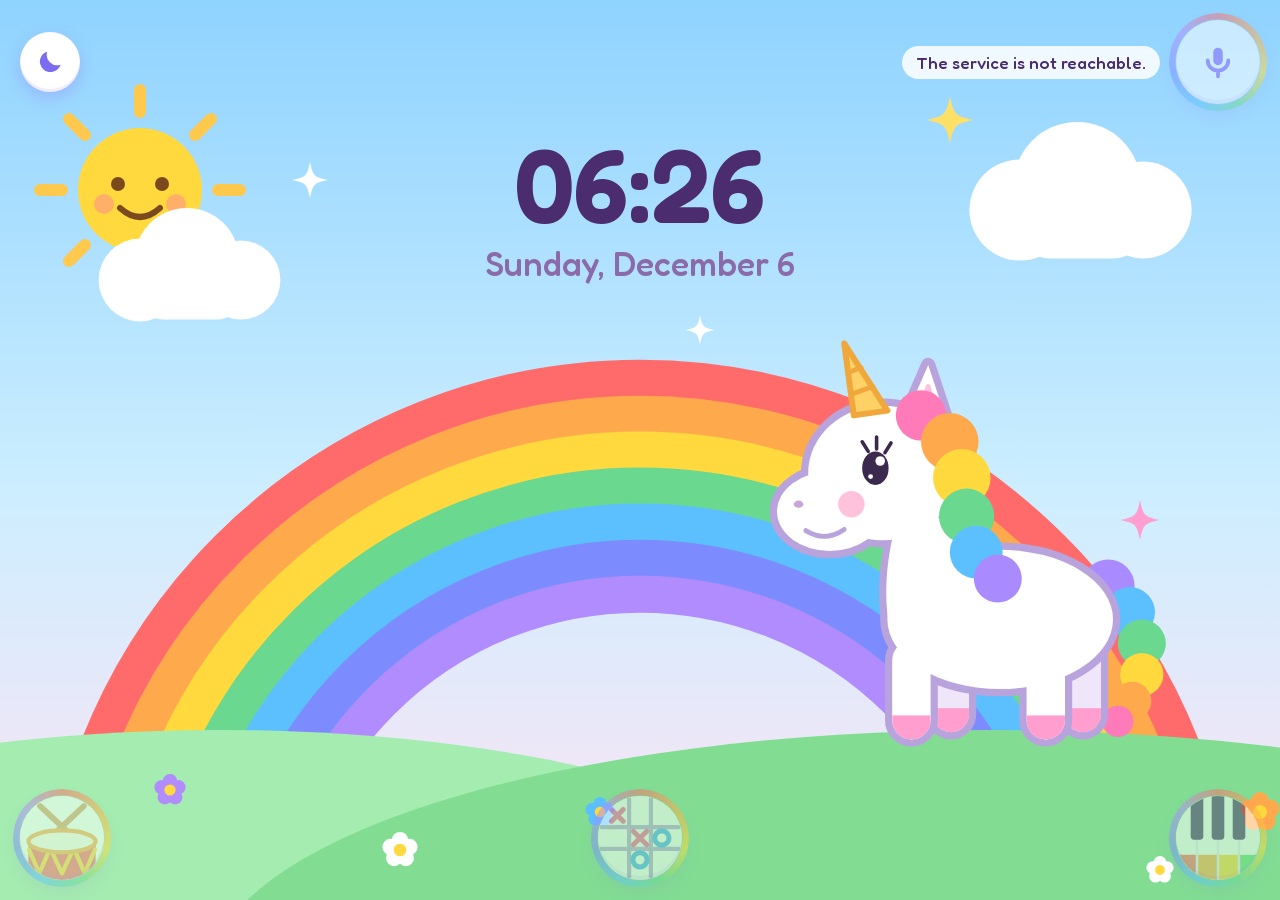
==== commit efdea8d4: "Play Tic Tac Toe, from a button on the landing page or when asked A round board at the bottom of the" ====
--- a/web/assistant/index.html
+++ b/web/assistant/index.html
@@ -3,7 +3,7 @@
   <head>
     <meta charset="utf-8" />
     <meta name="viewport" content="width=device-width, initial-scale=1" />
-    <title>Unicorn Helper</title>
+    <title>Unicorn Assistant</title>
     <link rel="icon" href="data:image/svg+xml,<svg xmlns='http://www.w3.org/2000/svg' viewBox='0 0 100 100'><text y='.9em' font-size='90'>🦄</text></svg>" />
     <script>
       // The theme chosen last, set before the page is drawn so it does not
@@ -47,6 +47,7 @@
           <rect x="9" y="3" width="6" height="11" rx="3" />
           <path d="M5.5 11a6.5 6.5 0 0 0 13 0M12 17.5V21" />
         </svg>
+        <span class="mic-badge" aria-hidden="true"></span>
       </button>
     </header>
 
@@ -79,6 +80,20 @@
         <path d="M10 54V100H90V54Z" fill="#ff6b6b" />
         <path d="M10 62L23 92L36 62L50 92L64 62L77 92L90 62" fill="none" stroke="#ffd43b" stroke-width="5" stroke-linejoin="round" />
         <ellipse cx="50" cy="54" rx="40" ry="13" fill="#fffaf0" stroke="#ffa94d" stroke-width="5" />
+      </svg>
+    </button>
+
+    <!-- Opens Tic Tac Toe, as asking for it does, between the drums and the
+         keyboard. Only on the landing page. -->
+    <button class="ttt-open" id="ttt-open" type="button" aria-label="Tic Tac Toe" title="Tic Tac Toe">
+      <span class="ttt-open-ring" aria-hidden="true"></span>
+      <!-- A board filling the button, with an O and two X in a row. -->
+      <svg class="ttt-open-face" viewBox="0 0 100 100" aria-hidden="true">
+        <rect width="100" height="100" fill="#ffffff" />
+        <path class="ttt-open-grid" d="M37 4V96M63 4V96M4 37H96M4 63H96" />
+        <path class="ttt-open-x" d="M42 42L58 58M58 42L42 58M16 16L30 30M30 16L16 30" />
+        <circle class="ttt-open-o" cx="76" cy="50" r="8.5" />
+        <circle class="ttt-open-o" cx="50" cy="76" r="8.5" />
       </svg>
     </button>
 
@@ -382,6 +397,93 @@
         </div>
       </section>
 
+      <!-- Snake, played by snake.js: its name, the level and the apples
+           eaten, with the button that closes it, the garden, whose size
+           snake.js sets, of cells of 100 by 100, and the buttons that turn
+           the snake. -->
+      <section class="snake" id="snake" hidden>
+        <div class="snake-hud" role="status">
+          <svg class="snake-hud-icon" viewBox="-60 -60 120 120" aria-hidden="true"><use href="#snake-head-face" /></svg>
+          <span class="snake-title" id="snake-title"></span>
+          <span class="snake-level">Level 1</span>
+          <span class="snake-score" aria-label="Apples eaten">
+            <svg viewBox="-50 -54 100 100" aria-hidden="true"><use href="#snake-apple-fruit" /></svg>
+            <span class="snake-score-value">0</span>
+          </span>
+          <button class="card-close" id="snake-close" type="button" aria-label="Close">
+            <svg viewBox="0 0 24 24" aria-hidden="true"><path d="M6 6l12 12M18 6L6 18" /></svg>
+          </button>
+        </div>
+        <div class="snake-field">
+          <div class="snake-garden">
+            <svg class="snake-lawn" aria-hidden="true">
+              <defs>
+                <pattern id="snake-checks" width="200" height="200" patternUnits="userSpaceOnUse">
+                  <rect class="snake-check" width="100" height="100" />
+                  <rect class="snake-check" x="100" y="100" width="100" height="100" />
+                </pattern>
+                <!-- An apple, and the snake's head facing right, around 0, 0. -->
+                <g id="snake-apple-fruit">
+                  <path d="M0 -22C-14 -34 -42 -30 -42 -2C-42 24 -22 42 -9 38C-5 37 5 37 9 38C22 42 42 24 42 -2C42 -30 14 -34 0 -22Z" fill="#ff6b6b" />
+                  <ellipse cx="-21" cy="-6" rx="7" ry="12" fill="#ffffff" opacity="0.55" transform="rotate(20 -21 -6)" />
+                  <path d="M0 -22Q1 -36 9 -44" fill="none" stroke="#9c6b4e" stroke-width="7" stroke-linecap="round" />
+                  <path d="M5 -36Q20 -54 38 -42Q22 -26 5 -36Z" fill="#6bd88f" />
+                </g>
+                <!-- A stone of a wall, filling its cell. -->
+                <g id="snake-stone">
+                  <rect x="-47" y="-47" width="94" height="94" rx="22" fill="#9a85d4" />
+                  <rect x="-47" y="-47" width="94" height="80" rx="22" fill="#b6a3ef" />
+                  <rect x="-33" y="-35" width="36" height="12" rx="6" fill="#ffffff" opacity="0.45" />
+                </g>
+                <g id="snake-head-face">
+                  <circle r="58" fill="#ff7ab8" />
+                  <circle cx="20" cy="-24" r="16" fill="#ffffff" />
+                  <circle cx="20" cy="24" r="16" fill="#ffffff" />
+                  <circle cx="25" cy="-24" r="9" fill="#3b2a4d" />
+                  <circle cx="25" cy="24" r="9" fill="#3b2a4d" />
+                  <circle cx="28" cy="-28" r="3.5" fill="#ffffff" />
+                  <circle cx="28" cy="20" r="3.5" fill="#ffffff" />
+                  <circle cx="-6" cy="-40" r="9" fill="#ffb3d1" />
+                  <circle cx="-6" cy="40" r="9" fill="#ffb3d1" />
+                </g>
+                <g class="snake-head" id="snake-head">
+                  <path class="snake-tongue" d="M46 0H74M74 0L86 -10M74 0L86 10" />
+                  <use href="#snake-head-face" />
+                </g>
+              </defs>
+              <rect class="snake-ground" fill="url(#snake-checks)" />
+              <g class="snake-walls"></g>
+              <g class="snake-apple"><g class="snake-apple-grow"><use href="#snake-apple-fruit" /></g></g>
+              <g class="snake-body"></g>
+              <g class="snake-heads"></g>
+              <g class="snake-points"></g>
+            </svg>
+          </div>
+          <div class="game-banner" aria-live="polite" hidden>
+            <p class="game-banner-title"></p>
+            <p class="game-banner-text"></p>
+          </div>
+        </div>
+        <div class="snake-pad">
+          <button class="snake-turn up" data-turn="UP" type="button">
+            <svg viewBox="0 0 24 24" aria-hidden="true"><path d="M5 15l7-7 7 7" /></svg>
+            <span class="snake-turn-word">up</span>
+          </button>
+          <button class="snake-turn left" data-turn="LEFT" type="button">
+            <svg viewBox="0 0 24 24" aria-hidden="true"><path d="M15 5l-7 7 7 7" /></svg>
+            <span class="snake-turn-word">left</span>
+          </button>
+          <button class="snake-turn right" data-turn="RIGHT" type="button">
+            <svg viewBox="0 0 24 24" aria-hidden="true"><path d="M9 5l7 7-7 7" /></svg>
+            <span class="snake-turn-word">right</span>
+          </button>
+          <button class="snake-turn down" data-turn="DOWN" type="button">
+            <svg viewBox="0 0 24 24" aria-hidden="true"><path d="M5 9l7 7 7-7" /></svg>
+            <span class="snake-turn-word">down</span>
+          </button>
+        </div>
+      </section>
+
       <!-- The synthesizer's keyboard, drawn by keyboard.js, with the patch
            it plays and its lowest key, the button that closes it, and the
            buttons that shift the keys an octave down or up. -->
@@ -478,6 +580,52 @@
             </g>
           </g>
         </svg>
+      </section>
+      <!-- Tic Tac Toe, played by tic_tac_toe.js: its name and the rounds each
+           player won, the one whose turn it is lit, with the button that
+           closes it, and the board, on a 900 by 900 grid of cells of 300,
+           with the marks, the rainbow that strikes three in a row, and the
+           ink being drawn. -->
+      <section class="ttt" id="ttt" hidden>
+        <div class="ttt-hud">
+          <svg class="ttt-hud-icon" viewBox="0 0 32 32" aria-hidden="true">
+            <path d="M12 3V29M20 3V29M3 12H29M3 20H29" />
+          </svg>
+          <span class="ttt-title" id="ttt-title"></span>
+          <span class="ttt-player x" data-mark="X" aria-label="Rounds X won">
+            <svg viewBox="0 0 32 32" aria-hidden="true"><path d="M8 8L24 24M24 8L8 24" /></svg>
+            <span class="ttt-player-score">0</span>
+          </span>
+          <span class="ttt-player o" data-mark="O" aria-label="Rounds O won">
+            <svg viewBox="0 0 32 32" aria-hidden="true"><circle cx="16" cy="16" r="9" /></svg>
+            <span class="ttt-player-score">0</span>
+          </span>
+          <button class="card-close" id="ttt-close" type="button" aria-label="Close">
+            <svg viewBox="0 0 24 24" aria-hidden="true"><path d="M6 6l12 12M18 6L6 18" /></svg>
+          </button>
+        </div>
+        <div class="ttt-field">
+          <svg class="ttt-board" viewBox="0 0 900 900" role="group" aria-label="Board">
+            <defs>
+              <linearGradient id="ttt-rainbow" gradientUnits="userSpaceOnUse">
+                <stop offset="0" stop-color="#ff6b6b" />
+                <stop offset="0.2" stop-color="#ffa94d" />
+                <stop offset="0.4" stop-color="#ffd93d" />
+                <stop offset="0.6" stop-color="#6bd88f" />
+                <stop offset="0.8" stop-color="#5cc0ff" />
+                <stop offset="1" stop-color="#b18cff" />
+              </linearGradient>
+            </defs>
+            <path class="ttt-grid" d="M300 40V860M600 40V860M40 300H860M40 600H860" />
+            <g class="ttt-marks"></g>
+            <line class="ttt-strike" pathLength="1" />
+            <g class="ttt-ink-layer"></g>
+          </svg>
+          <div class="game-banner" aria-live="polite" hidden>
+            <p class="game-banner-title"></p>
+            <p class="game-banner-text"></p>
+          </div>
+        </div>
       </section>
     </main>
 
@@ -560,6 +708,10 @@
       </div>
     </section>
 
+    <!-- A popup over whatever shows, such as the volume just turned. It
+         takes no taps, so what is beneath it can still be played. -->
+    <div class="popup" id="popup" role="status" hidden></div>
+
     <template id="card-template">
       <article class="card">
         <header class="card-header">
@@ -574,8 +726,10 @@
 
     <script src="icons.js"></script>
     <script src="game.js"></script>
+    <script src="snake.js"></script>
     <script src="keyboard.js"></script>
     <script src="drums.js"></script>
+    <script src="tic_tac_toe.js"></script>
     <script src="wifi.js"></script>
     <script src="app.js"></script>
   </body>
--- a/web/assistant/style.css
+++ b/web/assistant/style.css
@@ -167,7 +167,8 @@
 
 .mic,
 .keys-open,
-.drums-open {
+.drums-open,
+.ttt-open {
   position: relative;
   display: grid;
   place-items: center;
@@ -193,19 +194,22 @@
 
 .mic:hover,
 .keys-open:hover,
-.drums-open:hover {
+.drums-open:hover,
+.ttt-open:hover {
   transform: scale(1.05);
 }
 
 .mic:active,
 .keys-open:active,
-.drums-open:active {
+.drums-open:active,
+.ttt-open:active {
   transform: scale(0.94);
 }
 
 .mic:focus-visible,
 .keys-open:focus-visible,
-.drums-open:focus-visible {
+.drums-open:focus-visible,
+.ttt-open:focus-visible {
   outline: 4px solid var(--pink);
   outline-offset: 6px;
 }
@@ -229,7 +233,8 @@
 /* A rainbow ring around the button, which spins while listening. */
 .mic-ring,
 .keys-open-ring,
-.drums-open-ring {
+.drums-open-ring,
+.ttt-open-ring {
   position: absolute;
   inset: -7px;
   border-radius: 50%;
@@ -262,6 +267,45 @@
   cursor: not-allowed;
 }
 
+/* Without the service's microphone, such as a USB speakerphone unplugged,
+   the icon is faint with a badge, as the Wi-Fi button's when offline, and
+   the status beside it says to connect one, shaking at a tap. */
+.mic-badge {
+  position: absolute;
+  top: 2px;
+  right: 2px;
+  width: 24px;
+  height: 24px;
+  border: 3px solid #ffffff;
+  border-radius: 50%;
+  background: var(--pink);
+  scale: 0;
+  transition: scale 300ms cubic-bezier(0.34, 1.56, 0.64, 1);
+}
+
+.mic-badge::after {
+  content: "!";
+  position: absolute;
+  inset: -2px 0 0;
+  color: #ffffff;
+  font-size: 15px;
+  font-weight: 700;
+  line-height: 21px;
+  text-align: center;
+}
+
+body[data-microphone="missing"] .mic-icon {
+  color: #ddd0f2;
+}
+
+body[data-microphone="missing"] .mic-badge {
+  scale: 1;
+}
+
+.status.refused {
+  animation: refused 400ms ease;
+}
+
 @keyframes spin {
   to {
     transform: rotate(360deg);
@@ -269,11 +313,12 @@
 }
 
 /* The buttons that open the synthesizer's keyboard, in the lower right
-   corner, and the drums, in the lower left, as round as the microphone
-   button, on the landing page only: not over a card, the keyboard, the
-   drums, a game, or while the service listens. */
+   corner, the drums, in the lower left, and Tic Tac Toe, between them, as
+   round as the microphone button, on the landing page only: not over a
+   card, the keyboard, the drums, a game, or while the service listens. */
 .keys-open,
-.drums-open {
+.drums-open,
+.ttt-open {
   position: fixed;
   right: 20px;
   bottom: 20px;
@@ -289,26 +334,34 @@
   left: 20px;
 }
 
-body.has-card :is(.keys-open, .drums-open),
-body.keyboard :is(.keys-open, .drums-open),
-body.drums :is(.keys-open, .drums-open),
-body.playing :is(.keys-open, .drums-open),
-body:not([data-state="IDLE"]) :is(.keys-open, .drums-open) {
+.ttt-open {
+  right: auto;
+  left: calc(50% - var(--mic) / 2);
+}
+
+body.has-card :is(.keys-open, .drums-open, .ttt-open),
+body.keyboard :is(.keys-open, .drums-open, .ttt-open),
+body.drums :is(.keys-open, .drums-open, .ttt-open),
+body.playing :is(.keys-open, .drums-open, .ttt-open),
+body.snake :is(.keys-open, .drums-open, .ttt-open),
+body.tictactoe :is(.keys-open, .drums-open, .ttt-open),
+body:not([data-state="IDLE"]) :is(.keys-open, .drums-open, .ttt-open) {
   visibility: hidden;
   opacity: 0;
   pointer-events: none;
 }
 
-body[data-connection="connecting"] :is(.keys-open, .drums-open),
-body[data-connection="offline"] :is(.keys-open, .drums-open) {
+body[data-connection="connecting"] :is(.keys-open, .drums-open, .ttt-open),
+body[data-connection="offline"] :is(.keys-open, .drums-open, .ttt-open) {
   opacity: 0.5;
   cursor: not-allowed;
 }
 
-/* The keys, or the drum, fill the button, cut round, under the lip the
-   microphone button has. */
+/* The keys, the drum, or the board fill the button, cut round, under the
+   lip the microphone button has. */
 .keys-open::after,
-.drums-open::after {
+.drums-open::after,
+.ttt-open::after {
   content: "";
   position: absolute;
   inset: 0;
@@ -318,7 +371,8 @@
 }
 
 .keys-open-face,
-.drums-open-face {
+.drums-open-face,
+.ttt-open-face {
   position: relative;
   width: 100%;
   height: 100%;
@@ -338,6 +392,25 @@
   stroke: #d9a066;
   stroke-width: 7;
   stroke-linecap: round;
+}
+
+.ttt-open-grid {
+  stroke: var(--faint);
+  stroke-width: 5;
+  stroke-linecap: round;
+}
+
+.ttt-open-x {
+  fill: none;
+  stroke: #ff5fa2;
+  stroke-width: 6;
+  stroke-linecap: round;
+}
+
+.ttt-open-o {
+  fill: none;
+  stroke: #4dabf7;
+  stroke-width: 6;
 }
 
 /* The landing page. */
@@ -651,8 +724,14 @@
 }
 
 body.has-card .step-aside,
-body.drums .step-aside {
+body.drums .step-aside,
+body.tictactoe .step-aside {
   translate: calc(300 * var(--u)) 0;
+}
+
+/* Out of the way of the snake's garden and buttons. */
+body.snake .step-aside {
+  translate: calc(800 * var(--u)) 0;
 }
 
 /* 10 of the unicorn's own units, which it draws at 1.2 times the grid's. */
@@ -916,7 +995,7 @@
   color: var(--faint);
 }
 
-/* The meter of a level just set, on its card: the brightness and the volume. */
+/* The meter of a level just set, on its popup: the brightness and the volume. */
 
 .meter {
   --meter: #ffbf2e;
@@ -959,6 +1038,67 @@
   font-weight: 600;
   text-align: right;
   font-variant-numeric: tabular-nums;
+}
+
+/* A popup with a level just set, at the top of the screen over whatever
+   shows, also the keyboard, the drums and the Wi-Fi sheet. It takes no
+   taps, and goes by itself. */
+.popup {
+  position: fixed;
+  top: 20px;
+  left: 50%;
+  translate: -50% 0;
+  z-index: 4;
+  display: grid;
+  align-items: center;
+  width: min(440px, calc(100% - 2 * var(--mic) - 88px));
+  height: var(--mic);
+  padding: 0 26px 0 18px;
+  border: 4px solid var(--card-border);
+  border-radius: 999px;
+  background: var(--card);
+  box-shadow: 0 12px 34px rgba(139, 92, 246, 0.3);
+  pointer-events: none;
+  animation: popup-in 320ms cubic-bezier(0.34, 1.56, 0.64, 1);
+}
+
+.popup[hidden] {
+  display: none;
+}
+
+.popup.leaving {
+  animation: popup-out 200ms ease forwards;
+}
+
+@keyframes popup-in {
+  from {
+    opacity: 0;
+    transform: translateY(-16px) scale(0.9);
+  }
+}
+
+@keyframes popup-out {
+  to {
+    opacity: 0;
+    transform: translateY(-10px) scale(0.95);
+  }
+}
+
+.popup .meter {
+  column-gap: 14px;
+}
+
+.popup .meter-icon {
+  width: 52px;
+  height: 52px;
+}
+
+.popup .meter-bar {
+  height: 16px;
+}
+
+.popup .meter-percent {
+  font-size: 30px;
 }
 
 /* The radio card: the song's cover, or the station's logo, beside what
@@ -1214,7 +1354,9 @@
 }
 
 .keys-hud,
-.drums-hud {
+.drums-hud,
+.snake-hud,
+.ttt-hud {
   position: absolute;
   top: 34px;
   left: 50%;
@@ -1239,14 +1381,17 @@
 }
 
 .keys-title,
-.drums-title {
+.drums-title,
+.ttt-title {
   color: var(--purple);
   font-size: 24px;
   font-weight: 600;
 }
 
 .keys-hud .card-close,
-.drums-hud .card-close {
+.drums-hud .card-close,
+.snake-hud .card-close,
+.ttt-hud .card-close {
   margin: 0;
 }
 
@@ -1787,6 +1932,559 @@
   }
 }
 
+/* Snake: its name and the apples eaten above, the garden as large as fits
+   beside the buttons that turn the snake, in a cross in the lower right
+   corner, or below the garden on a tall screen. */
+
+body.snake .greeting-text,
+body.snake .bubble {
+  opacity: 0;
+}
+
+.snake {
+  --turn: 84px;
+  --pad: calc(3 * var(--turn) + 2 * 6px);
+  --lawn: #c6f1cc;
+  --lawn-check: #b3e9bb;
+  position: absolute;
+  inset: 0;
+  pointer-events: none;
+}
+
+:root[data-theme="night"] .snake {
+  --lawn: #4f8f75;
+  --lawn-check: #47846b;
+}
+
+.snake[hidden] {
+  display: none;
+}
+
+.snake-hud-icon {
+  width: 30px;
+  height: 30px;
+}
+
+.snake-title {
+  color: var(--purple);
+  font-size: 24px;
+  font-weight: 600;
+}
+
+.snake-level {
+  margin-left: 6px;
+  color: var(--pink);
+  font-size: 22px;
+  font-weight: 600;
+}
+
+.snake-score {
+  display: flex;
+  align-items: center;
+  gap: 4px;
+  margin-left: 6px;
+  color: var(--ink);
+  font-size: 26px;
+  font-weight: 600;
+  font-variant-numeric: tabular-nums;
+}
+
+.snake-score svg {
+  width: 30px;
+  height: 30px;
+}
+
+.snake-field {
+  position: absolute;
+  top: 110px;
+  right: calc(var(--pad) + 44px);
+  bottom: 20px;
+  left: 24px;
+  display: flex;
+  align-items: center;
+  justify-content: center;
+}
+
+/* Its frame, around the lawn, which snake.js sizes to whole cells. */
+.snake-garden {
+  flex: none;
+  overflow: hidden;
+  border: 6px solid #ffffff;
+  border-radius: 28px;
+  background: var(--lawn);
+  box-shadow: 0 12px 32px rgba(139, 92, 246, 0.25);
+  transition: background-color var(--theme-fade);
+  animation: card-in 380ms cubic-bezier(0.34, 1.56, 0.64, 1);
+}
+
+.snake-lawn {
+  display: block;
+  width: 100%;
+  height: 100%;
+}
+
+.snake-check {
+  fill: var(--lawn-check);
+  transition: fill var(--theme-fade);
+}
+
+.snake-tongue {
+  fill: none;
+  stroke: #ff5fa2;
+  stroke-width: 7;
+  stroke-linecap: round;
+  stroke-linejoin: round;
+  transform-origin: 46px 0;
+  animation: tongue 2.4s ease-in-out infinite;
+}
+
+/* The tongue flicks out now and then. */
+@keyframes tongue {
+  0%,
+  70%,
+  100% {
+    scale: 0 1;
+  }
+  78%,
+  92% {
+    scale: 1 1;
+  }
+}
+
+/* A wall's stone shows faintly where the snake is, and comes up, as the
+   apple grows, once it is gone. */
+.snake-wall.pending {
+  opacity: 0.3;
+}
+
+.snake-wall.up {
+  animation: apple-grow 450ms cubic-bezier(0.34, 1.56, 0.64, 1);
+}
+
+/* Each apple grows on its cell. */
+.snake-apple.grown .snake-apple-grow {
+  animation: apple-grow 450ms cubic-bezier(0.34, 1.56, 0.64, 1);
+}
+
+@keyframes apple-grow {
+  from {
+    scale: 0;
+  }
+}
+
+/* The snake blinks when it bites itself. */
+.snake-garden.bitten :is(.snake-body, .snake-heads) {
+  animation: bitten 400ms ease-in-out 3;
+}
+
+@keyframes bitten {
+  50% {
+    opacity: 0.25;
+  }
+}
+
+.snake-point {
+  fill: var(--pink);
+  stroke: #ffffff;
+  stroke-width: 10px;
+  paint-order: stroke fill;
+  font-size: 64px;
+  font-weight: 600;
+  animation: rise 900ms ease-out forwards;
+}
+
+.snake-field .game-banner {
+  top: 50%;
+  max-width: calc(100% - 32px);
+}
+
+.snake-pad {
+  position: absolute;
+  right: 20px;
+  bottom: 20px;
+  display: grid;
+  grid-template:
+    ". up ." var(--turn)
+    "left . right" var(--turn)
+    ". down ." var(--turn) / var(--turn) var(--turn) var(--turn);
+  gap: 6px;
+  pointer-events: auto;
+}
+
+/* Round buttons with the word to say under the arrow, which light up when
+   it is heard, or shake for a turn the snake cannot take. */
+.snake-turn {
+  display: flex;
+  flex-direction: column;
+  align-items: center;
+  justify-content: center;
+  gap: 0;
+  padding: 0 0 6px;
+  border: 0;
+  border-radius: 50%;
+  background: #ffffff;
+  color: var(--purple);
+  font: inherit;
+  cursor: pointer;
+  box-shadow:
+    0 8px 20px rgba(139, 92, 246, 0.3),
+    inset 0 -4px 0 rgba(139, 92, 246, 0.12);
+  -webkit-tap-highlight-color: transparent;
+}
+
+.snake-turn.up {
+  grid-area: up;
+}
+
+.snake-turn.left {
+  grid-area: left;
+}
+
+.snake-turn.right {
+  grid-area: right;
+}
+
+.snake-turn.down {
+  grid-area: down;
+}
+
+.snake-turn svg {
+  width: 40%;
+  height: 40%;
+  fill: none;
+  stroke: currentColor;
+  stroke-width: 3.4;
+  stroke-linecap: round;
+  stroke-linejoin: round;
+}
+
+.snake-turn-word {
+  color: var(--ink);
+  font-size: 18px;
+  font-weight: 600;
+  line-height: 1;
+}
+
+.snake-turn:focus-visible {
+  outline: 4px solid var(--pink);
+  outline-offset: 4px;
+}
+
+.snake-turn.pressed {
+  animation: turn 380ms ease;
+}
+
+.snake-turn.refused {
+  animation: refused 380ms ease;
+}
+
+@keyframes turn {
+  30% {
+    background: var(--pink);
+    color: #ffffff;
+    scale: 1.12;
+  }
+}
+
+.snake-turn.pressed .snake-turn-word {
+  animation: turn-word 380ms ease;
+}
+
+@keyframes turn-word {
+  30% {
+    color: #ffffff;
+  }
+}
+
+@keyframes refused {
+  20%,
+  60% {
+    translate: -6px 0;
+  }
+  40%,
+  80% {
+    translate: 6px 0;
+  }
+}
+
+/* On a tall screen, such as a phone's, the buttons below the garden. */
+@media (orientation: portrait) {
+  .snake {
+    --turn: 72px;
+  }
+
+  .snake-field {
+    right: 16px;
+    bottom: calc(var(--pad) + 36px);
+    left: 16px;
+  }
+
+  .snake-pad {
+    right: 50%;
+    translate: 50% 0;
+  }
+}
+
+@media (max-width: 640px) {
+  .snake-field {
+    top: 184px;
+  }
+}
+
+@media (max-height: 600px) {
+  .snake {
+    --turn: 72px;
+  }
+
+  .snake-field {
+    top: 100px;
+    bottom: 14px;
+  }
+
+  .snake-pad {
+    right: 16px;
+    bottom: 14px;
+  }
+
+  .snake-turn-word {
+    font-size: 16px;
+  }
+}
+
+/* Tic Tac Toe: its name and the rounds each player won above, the one
+   whose turn it is lit, and the board below, as large as fits, ringed in
+   the color of whose turn it is. */
+
+body.tictactoe .greeting-text,
+body.tictactoe .bubble {
+  opacity: 0;
+}
+
+.ttt {
+  --x: #ff5fa2;
+  --x-light: #ffd6e8;
+  --o: #339af0;
+  --o-light: #d0ebff;
+  position: absolute;
+  inset: 0;
+  pointer-events: none;
+}
+
+.ttt[hidden] {
+  display: none;
+}
+
+.ttt-hud-icon {
+  width: 28px;
+  height: 28px;
+  fill: none;
+  stroke: var(--pink);
+  stroke-width: 3.5;
+  stroke-linecap: round;
+}
+
+.ttt-player {
+  display: flex;
+  align-items: center;
+  gap: 4px;
+  padding: 4px 14px 4px 8px;
+  border-radius: 999px;
+  color: var(--ink);
+  font-size: 26px;
+  font-weight: 600;
+  font-variant-numeric: tabular-nums;
+  transition:
+    background-color 200ms ease,
+    box-shadow 200ms ease,
+    scale 200ms cubic-bezier(0.34, 1.56, 0.64, 1);
+}
+
+.ttt-player svg {
+  width: 30px;
+  height: 30px;
+  fill: none;
+  stroke: currentColor;
+  stroke-width: 4.5;
+  stroke-linecap: round;
+}
+
+.ttt-player.x svg {
+  color: var(--x);
+}
+
+.ttt-player.o svg {
+  color: var(--o);
+}
+
+.ttt-player.x.turn {
+  background: var(--x-light);
+  box-shadow: inset 0 0 0 3px var(--x);
+  scale: 1.08;
+}
+
+.ttt-player.o.turn {
+  background: var(--o-light);
+  box-shadow: inset 0 0 0 3px var(--o);
+  scale: 1.08;
+}
+
+.ttt-player.won {
+  animation: ttt-won 500ms ease 2;
+}
+
+/* The board's square as large as fits its field. */
+.ttt-field {
+  position: absolute;
+  top: 110px;
+  right: 24px;
+  bottom: 20px;
+  left: 24px;
+  display: flex;
+  align-items: center;
+  justify-content: center;
+  container-type: size;
+}
+
+/* Ringed rather than bordered, so the board's box is its drawing's, which
+   tic_tac_toe.js maps the pointer to. */
+.ttt-board {
+  flex: none;
+  width: min(100cqw, 100cqh);
+  height: min(100cqw, 100cqh);
+  border-radius: 36px;
+  background: var(--card);
+  box-shadow:
+    0 0 0 6px var(--card-border),
+    0 14px 36px rgba(139, 92, 246, 0.25);
+  pointer-events: auto;
+  touch-action: none;
+  user-select: none;
+  -webkit-user-select: none;
+  -webkit-tap-highlight-color: transparent;
+  transition: box-shadow 250ms ease;
+  animation: card-in 380ms cubic-bezier(0.34, 1.56, 0.64, 1);
+}
+
+.ttt-board[data-turn="X"] {
+  box-shadow:
+    0 0 0 6px var(--x-light),
+    0 14px 36px rgba(255, 95, 162, 0.25);
+}
+
+.ttt-board[data-turn="O"] {
+  box-shadow:
+    0 0 0 6px var(--o-light),
+    0 14px 36px rgba(51, 154, 240, 0.25);
+}
+
+.ttt-grid {
+  fill: none;
+  stroke: var(--faint);
+  stroke-width: 14;
+  stroke-linecap: round;
+}
+
+.ttt-board .x {
+  color: var(--x);
+}
+
+.ttt-board .o {
+  color: var(--o);
+}
+
+.ttt-ink {
+  fill: none;
+  stroke: currentColor;
+  stroke-width: var(--ink, 26px);
+  stroke-linecap: round;
+  stroke-linejoin: round;
+}
+
+/* A stroke that draws nothing fades, and one on a taken cell shakes as it
+   does. */
+.ttt-stroke.fading {
+  animation: ttt-fade 400ms ease forwards;
+}
+
+.ttt-stroke.refused {
+  animation:
+    refused 400ms ease,
+    ttt-fade 400ms ease forwards;
+}
+
+@keyframes ttt-fade {
+  to {
+    opacity: 0;
+  }
+}
+
+/* The marks of three in a row bounce, around their cells. */
+.ttt-mark.won {
+  animation: ttt-won 500ms ease 3;
+}
+
+@keyframes ttt-won {
+  50% {
+    scale: 1.15;
+  }
+}
+
+/* The rainbow draws itself through three in a row. */
+.ttt-strike {
+  stroke: url(#ttt-rainbow);
+  stroke-width: 36;
+  stroke-linecap: round;
+  stroke-dasharray: 1 2;
+  stroke-dashoffset: 1;
+  visibility: hidden;
+}
+
+.ttt-strike.struck {
+  visibility: visible;
+  animation: ttt-strike 500ms ease-out forwards;
+}
+
+@keyframes ttt-strike {
+  to {
+    stroke-dashoffset: 0;
+  }
+}
+
+/* The result over the board, which a tap passes through to start the next
+   round. */
+.ttt-field .game-banner {
+  top: 50%;
+  max-width: calc(100% - 32px);
+  pointer-events: none;
+}
+
+.ttt-field .game-banner.x .game-banner-title {
+  color: var(--x);
+}
+
+.ttt-field .game-banner.o .game-banner-title {
+  color: var(--o);
+}
+
+.ttt-field .game-banner.tie .game-banner-title {
+  color: var(--purple);
+}
+
+@media (max-height: 600px) {
+  .ttt-field {
+    top: 100px;
+    bottom: 14px;
+  }
+}
+
+/* On a phone the name would not fit beside the score, so only its icon
+   shows. */
+@media (max-width: 480px) {
+  .ttt-title {
+    display: none;
+  }
+}
+
 /* The Wi-Fi button: full arcs when a network is joined, pulsing while one
    is joined, and faint with a badge when offline. */
 .wifi-button {
@@ -2487,8 +3185,19 @@
 @media (max-width: 640px) {
   .game-hud,
   .keys-hud,
-  .drums-hud {
+  .drums-hud,
+  .snake-hud,
+  .ttt-hud {
     top: 112px;
+  }
+
+  .ttt-field {
+    top: 184px;
+  }
+
+  .popup {
+    top: 112px;
+    width: calc(100% - 32px);
   }
 
   .drums-kit {
